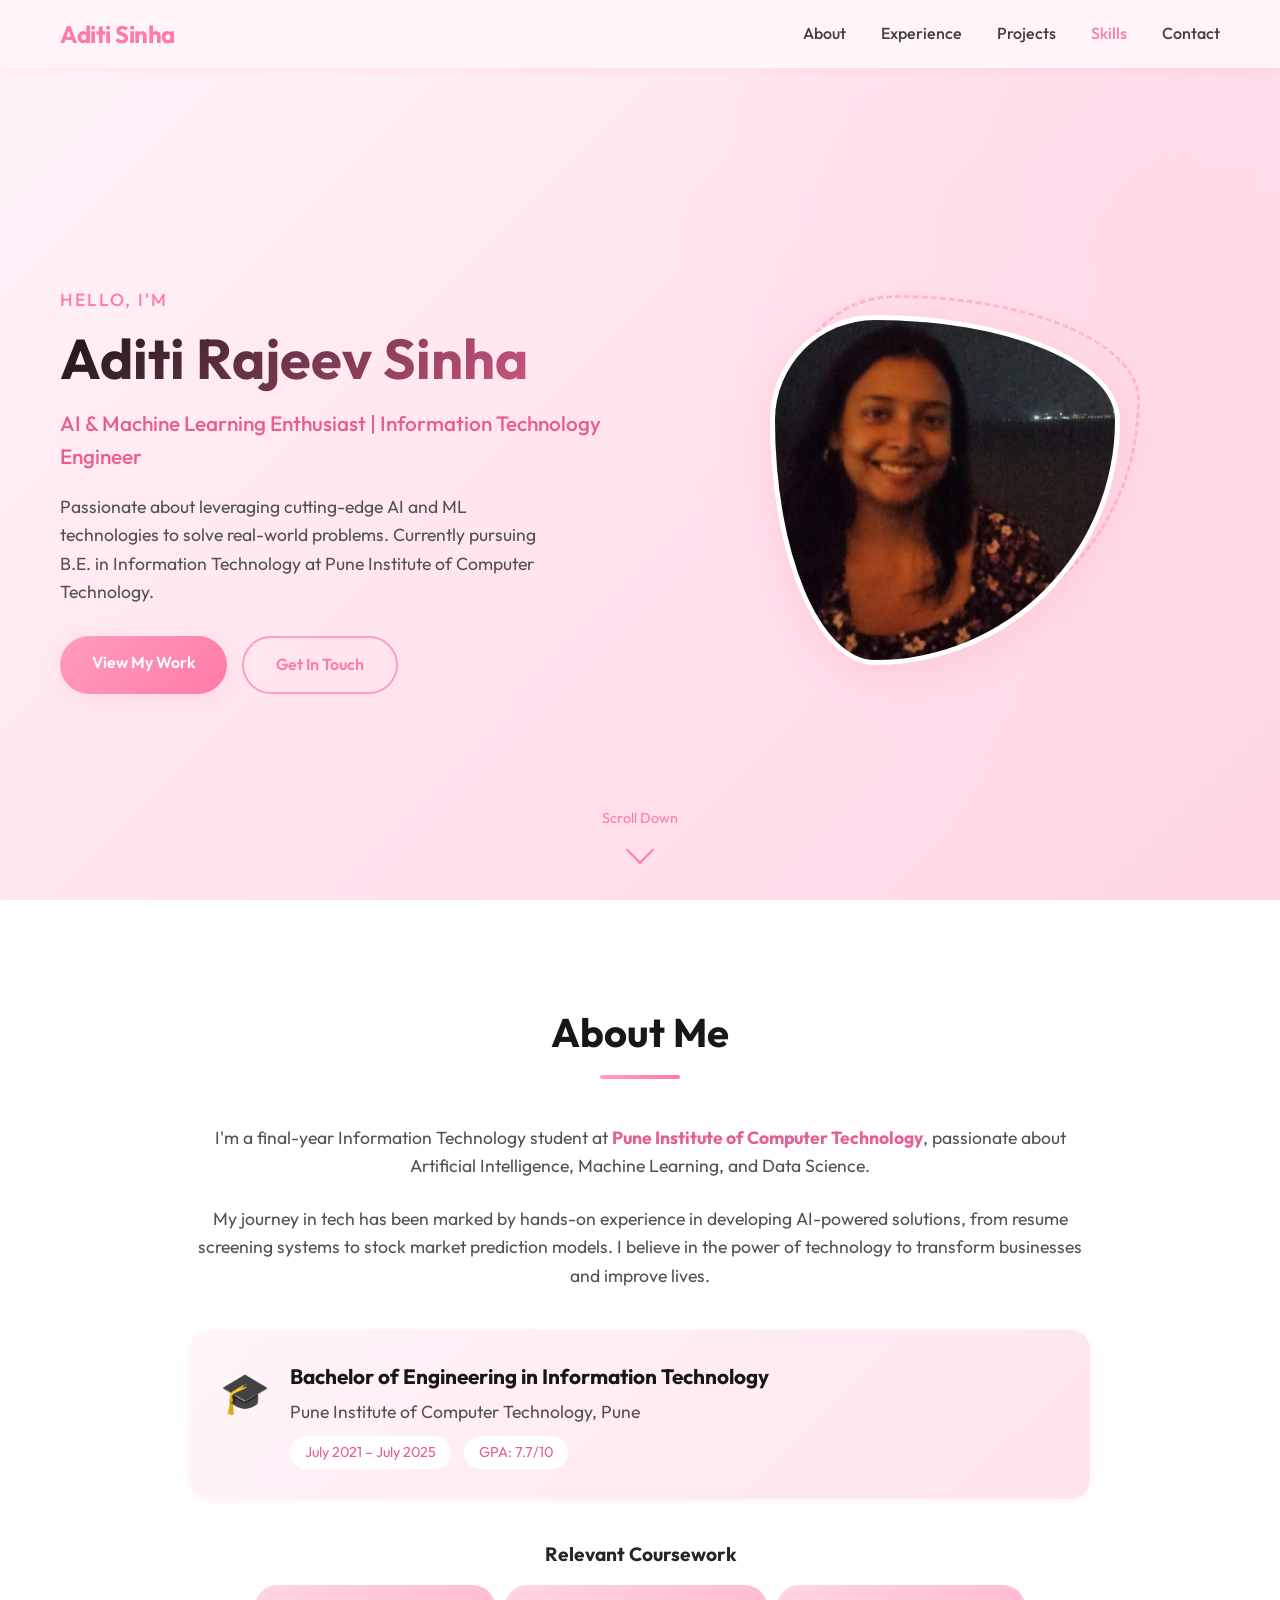
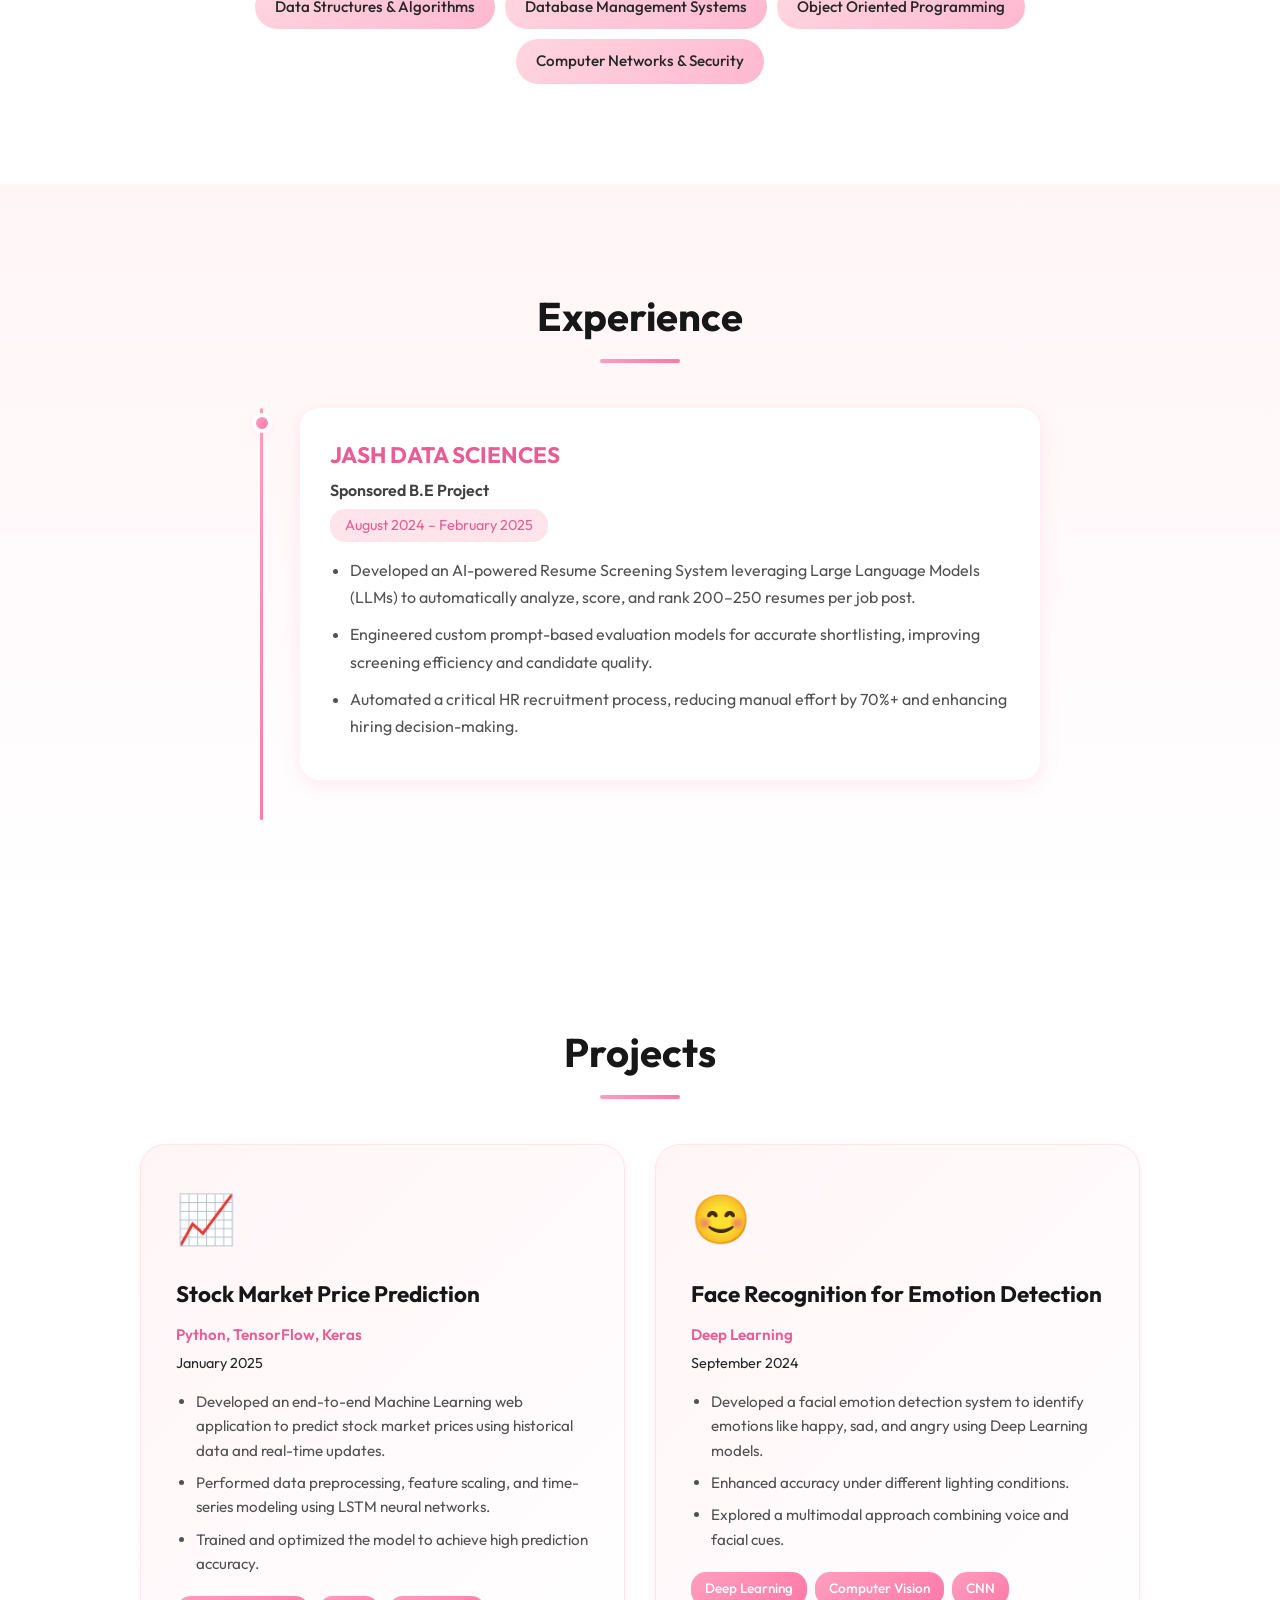
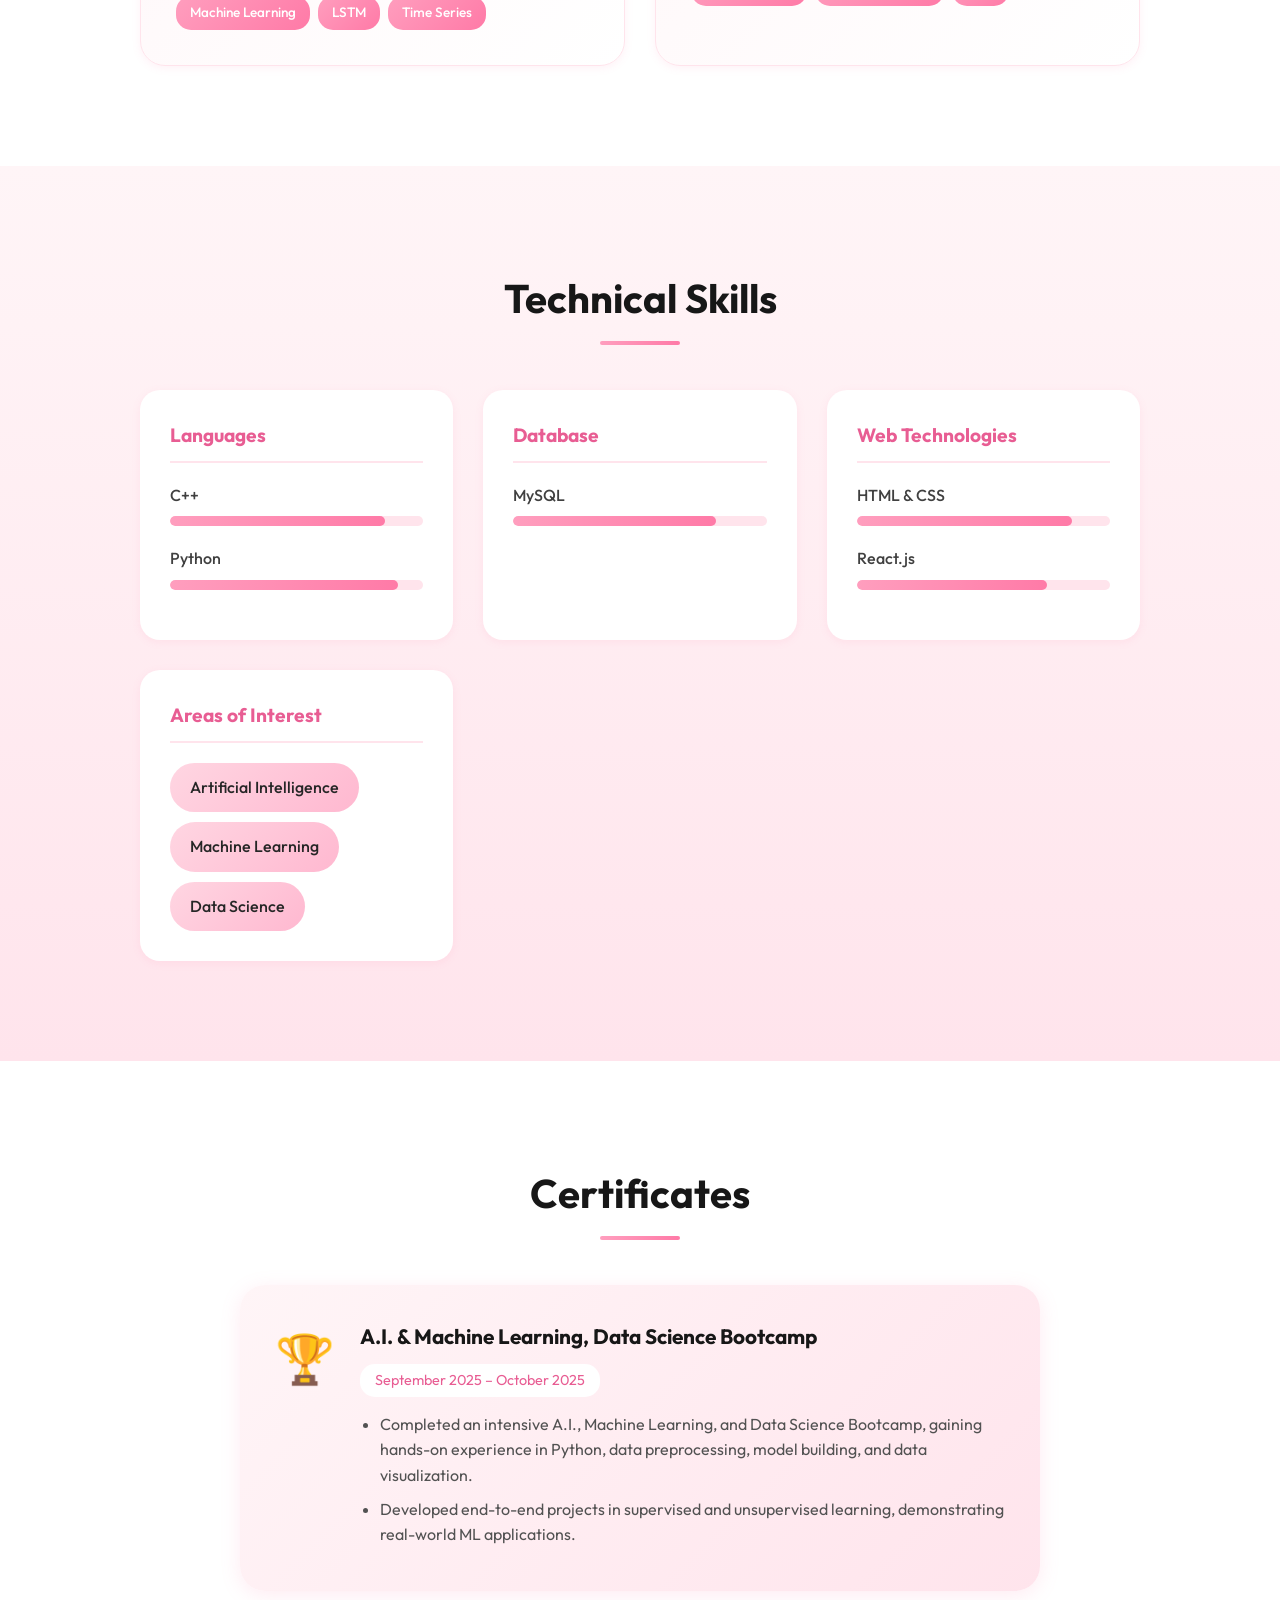
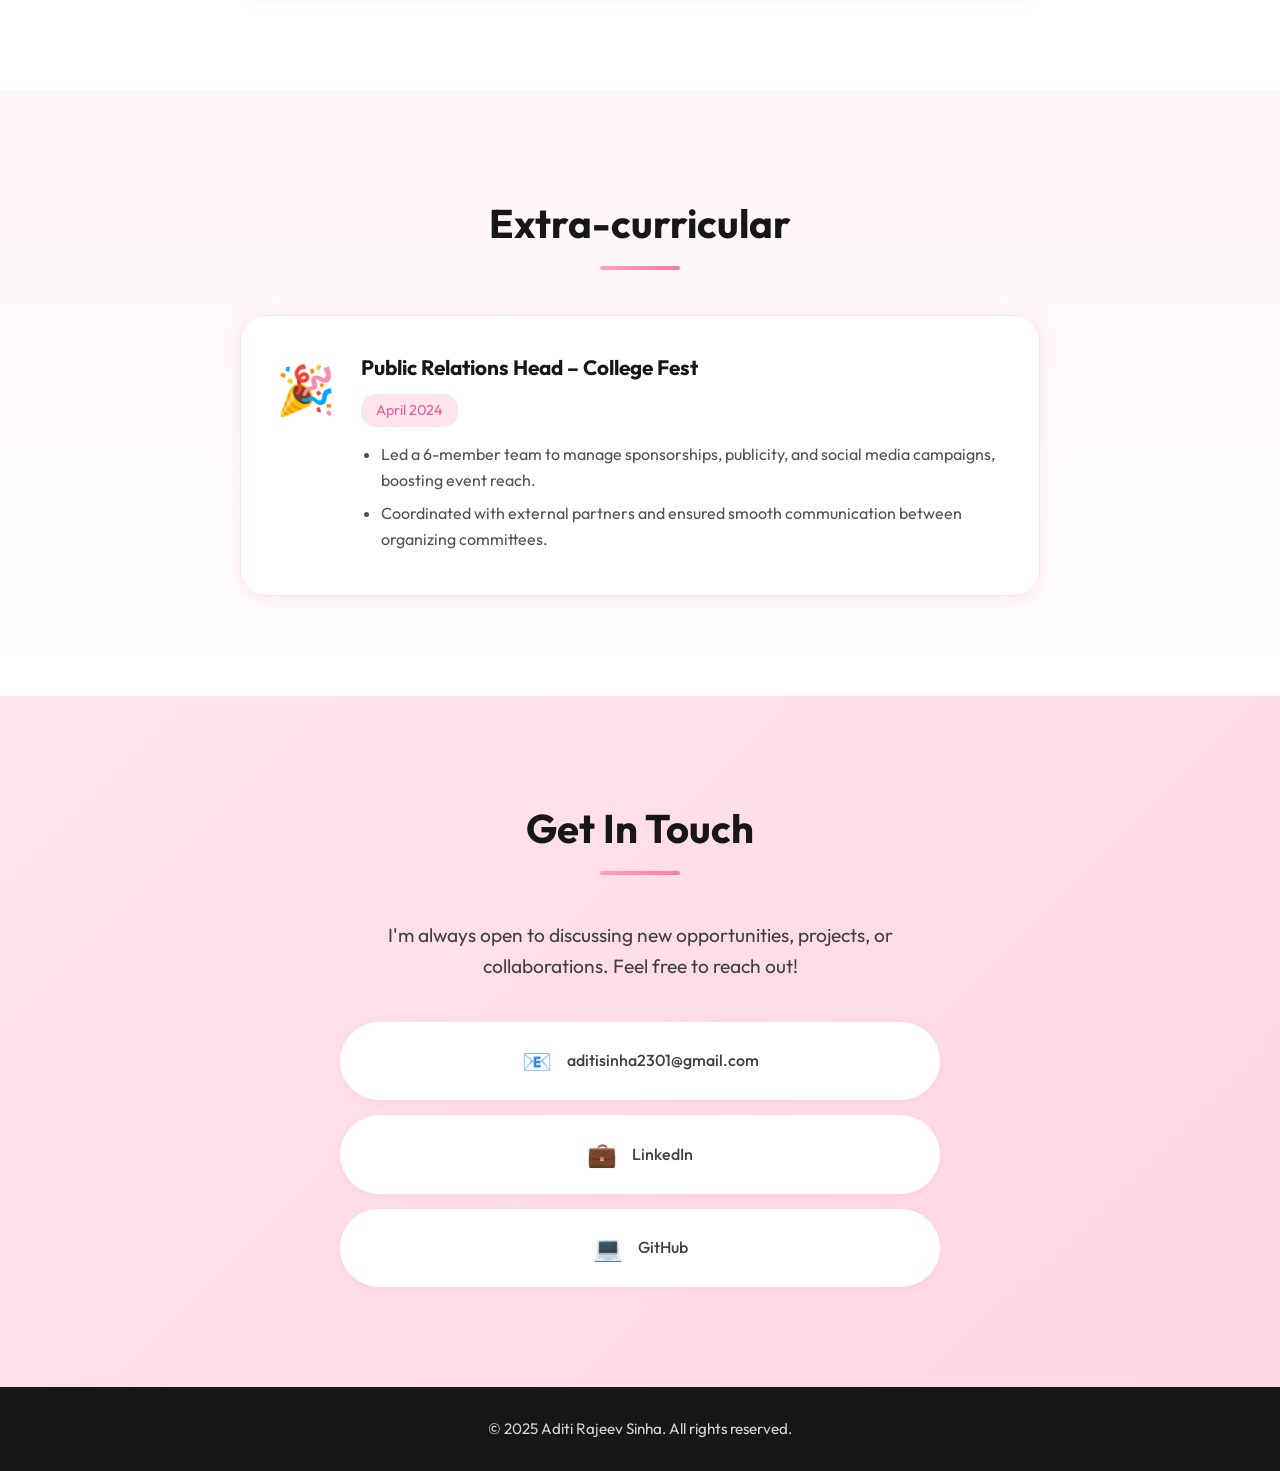
==== index.html @ e8e4ba18 "Initial commit: Personal portfolio website with pastel pink theme" ====
<!DOCTYPE html>
<html lang="en">

<head>
    <meta charset="UTF-8">
    <meta name="viewport" content="width=device-width, initial-scale=1.0">
    <title>Aditi Rajeev Sinha | Portfolio</title>
    <meta name="description"
        content="Personal portfolio of Aditi Rajeev Sinha - AI/ML enthusiast and Information Technology Engineer">
    <link rel="preconnect" href="https://fonts.googleapis.com">
    <link rel="preconnect" href="https://fonts.gstatic.com" crossorigin>
    <link href="https://fonts.googleapis.com/css2?family=Outfit:wght@300;400;500;600;700&display=swap" rel="stylesheet">
    <link rel="stylesheet" href="styles.css">
</head>

<body>
    <!-- Navigation -->
    <nav class="navbar">
        <div class="nav-container">
            <a href="#" class="nav-logo">Aditi Sinha</a>
            <ul class="nav-menu">
                <li><a href="#about">About</a></li>
                <li><a href="#experience">Experience</a></li>
                <li><a href="#projects">Projects</a></li>
                <li><a href="#skills">Skills</a></li>
                <li><a href="#contact">Contact</a></li>
            </ul>
            <div class="hamburger">
                <span></span>
                <span></span>
                <span></span>
            </div>
        </div>
    </nav>

    <!-- Hero Section -->
    <section class="hero" id="home">
        <div class="hero-container">
            <div class="hero-content">
                <span class="greeting">Hello, I'm</span>
                <h1 class="hero-title">Aditi Rajeev Sinha</h1>
                <p class="hero-subtitle">AI & Machine Learning Enthusiast | Information Technology Engineer</p>
                <p class="hero-description">
                    Passionate about leveraging cutting-edge AI and ML technologies to solve real-world problems.
                    Currently pursuing B.E. in Information Technology at Pune Institute of Computer Technology.
                </p>
                <div class="hero-buttons">
                    <a href="#projects" class="btn btn-primary">View My Work</a>
                    <a href="#contact" class="btn btn-secondary">Get In Touch</a>
                </div>
            </div>
            <div class="hero-image">
                <div class="image-wrapper">
                    <img src="profile.jpg" alt="Aditi Rajeev Sinha">
                    <div class="image-decoration"></div>
                </div>
            </div>
        </div>
        <div class="scroll-indicator">
            <span>Scroll Down</span>
            <div class="scroll-arrow"></div>
        </div>
    </section>

    <!-- About Section -->
    <section class="about" id="about">
        <div class="container">
            <h2 class="section-title">About Me</h2>
            <div class="about-content">
                <div class="about-text">
                    <p>
                        I'm a final-year Information Technology student at <strong>Pune Institute of Computer
                            Technology</strong>,
                        passionate about Artificial Intelligence, Machine Learning, and Data Science.
                    </p>
                    <p>
                        My journey in tech has been marked by hands-on experience in developing AI-powered solutions,
                        from resume screening systems to stock market prediction models. I believe in the power of
                        technology to transform businesses and improve lives.
                    </p>
                    <div class="education-card">
                        <div class="edu-icon">🎓</div>
                        <div class="edu-details">
                            <h4>Bachelor of Engineering in Information Technology</h4>
                            <p>Pune Institute of Computer Technology, Pune</p>
                            <span class="edu-date">July 2021 – July 2025</span>
                            <span class="edu-gpa">GPA: 7.7/10</span>
                        </div>
                    </div>
                    <div class="coursework">
                        <h4>Relevant Coursework</h4>
                        <div class="coursework-tags">
                            <span>Data Structures & Algorithms</span>
                            <span>Database Management Systems</span>
                            <span>Object Oriented Programming</span>
                            <span>Computer Networks & Security</span>
                        </div>
                    </div>
                </div>
            </div>
        </div>
    </section>

    <!-- Experience Section -->
    <section class="experience" id="experience">
        <div class="container">
            <h2 class="section-title">Experience</h2>
            <div class="timeline">
                <div class="timeline-item">
                    <div class="timeline-marker"></div>
                    <div class="timeline-content">
                        <div class="timeline-header">
                            <h3>JASH DATA SCIENCES</h3>
                            <span class="timeline-role">Sponsored B.E Project</span>
                            <span class="timeline-date">August 2024 – February 2025</span>
                        </div>
                        <ul class="timeline-details">
                            <li>Developed an AI-powered Resume Screening System leveraging Large Language Models (LLMs)
                                to automatically analyze, score, and rank 200–250 resumes per job post.</li>
                            <li>Engineered custom prompt-based evaluation models for accurate shortlisting, improving
                                screening efficiency and candidate quality.</li>
                            <li>Automated a critical HR recruitment process, reducing manual effort by 70%+ and
                                enhancing hiring decision-making.</li>
                        </ul>
                    </div>
                </div>
            </div>
        </div>
    </section>

    <!-- Projects Section -->
    <section class="projects" id="projects">
        <div class="container">
            <h2 class="section-title">Projects</h2>
            <div class="projects-grid">
                <div class="project-card">
                    <div class="project-icon">📈</div>
                    <h3>Stock Market Price Prediction</h3>
                    <p class="project-tech">Python, TensorFlow, Keras</p>
                    <p class="project-date">January 2025</p>
                    <ul class="project-details">
                        <li>Developed an end-to-end Machine Learning web application to predict stock market prices
                            using historical data and real-time updates.</li>
                        <li>Performed data preprocessing, feature scaling, and time-series modeling using LSTM neural
                            networks.</li>
                        <li>Trained and optimized the model to achieve high prediction accuracy.</li>
                    </ul>
                    <div class="project-tags">
                        <span>Machine Learning</span>
                        <span>LSTM</span>
                        <span>Time Series</span>
                    </div>
                </div>
                <div class="project-card">
                    <div class="project-icon">😊</div>
                    <h3>Face Recognition for Emotion Detection</h3>
                    <p class="project-tech">Deep Learning</p>
                    <p class="project-date">September 2024</p>
                    <ul class="project-details">
                        <li>Developed a facial emotion detection system to identify emotions like happy, sad, and angry
                            using Deep Learning models.</li>
                        <li>Enhanced accuracy under different lighting conditions.</li>
                        <li>Explored a multimodal approach combining voice and facial cues.</li>
                    </ul>
                    <div class="project-tags">
                        <span>Deep Learning</span>
                        <span>Computer Vision</span>
                        <span>CNN</span>
                    </div>
                </div>
            </div>
        </div>
    </section>

    <!-- Skills Section -->
    <section class="skills" id="skills">
        <div class="container">
            <h2 class="section-title">Technical Skills</h2>
            <div class="skills-grid">
                <div class="skill-category">
                    <h3>Languages</h3>
                    <div class="skill-items">
                        <div class="skill-item">
                            <span class="skill-name">C++</span>
                            <div class="skill-bar">
                                <div class="skill-progress" style="width: 85%"></div>
                            </div>
                        </div>
                        <div class="skill-item">
                            <span class="skill-name">Python</span>
                            <div class="skill-bar">
                                <div class="skill-progress" style="width: 90%"></div>
                            </div>
                        </div>
                    </div>
                </div>
                <div class="skill-category">
                    <h3>Database</h3>
                    <div class="skill-items">
                        <div class="skill-item">
                            <span class="skill-name">MySQL</span>
                            <div class="skill-bar">
                                <div class="skill-progress" style="width: 80%"></div>
                            </div>
                        </div>
                    </div>
                </div>
                <div class="skill-category">
                    <h3>Web Technologies</h3>
                    <div class="skill-items">
                        <div class="skill-item">
                            <span class="skill-name">HTML & CSS</span>
                            <div class="skill-bar">
                                <div class="skill-progress" style="width: 85%"></div>
                            </div>
                        </div>
                        <div class="skill-item">
                            <span class="skill-name">React.js</span>
                            <div class="skill-bar">
                                <div class="skill-progress" style="width: 75%"></div>
                            </div>
                        </div>
                    </div>
                </div>
                <div class="skill-category">
                    <h3>Areas of Interest</h3>
                    <div class="interest-tags">
                        <span>Artificial Intelligence</span>
                        <span>Machine Learning</span>
                        <span>Data Science</span>
                    </div>
                </div>
            </div>
        </div>
    </section>

    <!-- Certificates Section -->
    <section class="certificates" id="certificates">
        <div class="container">
            <h2 class="section-title">Certificates</h2>
            <div class="certificate-card">
                <div class="cert-icon">🏆</div>
                <div class="cert-content">
                    <h3>A.I. & Machine Learning, Data Science Bootcamp</h3>
                    <p class="cert-date">September 2025 – October 2025</p>
                    <ul>
                        <li>Completed an intensive A.I., Machine Learning, and Data Science Bootcamp, gaining hands-on
                            experience in Python, data preprocessing, model building, and data visualization.</li>
                        <li>Developed end-to-end projects in supervised and unsupervised learning, demonstrating
                            real-world ML applications.</li>
                    </ul>
                </div>
            </div>
        </div>
    </section>

    <!-- Extracurricular Section -->
    <section class="extracurricular" id="extracurricular">
        <div class="container">
            <h2 class="section-title">Extra-curricular</h2>
            <div class="activity-card">
                <div class="activity-icon">🎉</div>
                <div class="activity-content">
                    <h3>Public Relations Head – College Fest</h3>
                    <p class="activity-date">April 2024</p>
                    <ul>
                        <li>Led a 6-member team to manage sponsorships, publicity, and social media campaigns, boosting
                            event reach.</li>
                        <li>Coordinated with external partners and ensured smooth communication between organizing
                            committees.</li>
                    </ul>
                </div>
            </div>
        </div>
    </section>

    <!-- Contact Section -->
    <section class="contact" id="contact">
        <div class="container">
            <h2 class="section-title">Get In Touch</h2>
            <div class="contact-content">
                <p class="contact-text">
                    I'm always open to discussing new opportunities, projects, or collaborations.
                    Feel free to reach out!
                </p>
                <div class="contact-links">
                    <a href="mailto:aditisinha2301@gmail.com" class="contact-item">
                        <span class="contact-icon">📧</span>
                        <span>aditisinha2301@gmail.com</span>
                    </a>
                    <a href="https://www.linkedin.com/in/aditi-sinha-aa780522a/" target="_blank" class="contact-item">
                        <span class="contact-icon">💼</span>
                        <span>LinkedIn</span>
                    </a>
                    <a href="https://github.com/Aditisinha2?tab=repositories" target="_blank" class="contact-item">
                        <span class="contact-icon">💻</span>
                        <span>GitHub</span>
                    </a>
                </div>
            </div>
        </div>
    </section>

    <!-- Footer -->
    <footer class="footer">
        <div class="container">
            <p>&copy; 2025 Aditi Rajeev Sinha. All rights reserved.</p>
        </div>
    </footer>

    <script src="script.js"></script>
</body>

</html>
---- styles.css ----
/* ===== CSS Variables ===== */
:root {
    /* Pastel Pink Color Palette */
    --pink-lightest: #fff5f7;
    --pink-light: #ffe4ec;
    --pink-soft: #ffd6e2;
    --pink-medium: #ffb8d0;
    --pink-primary: #ff9ebe;
    --pink-accent: #ff7aa7;
    --pink-dark: #e85d93;
    
    /* Neutral Colors */
    --white: #ffffff;
    --gray-50: #fafafa;
    --gray-100: #f5f5f5;
    --gray-200: #e5e5e5;
    --gray-300: #d4d4d4;
    --gray-600: #525252;
    --gray-700: #404040;
    --gray-800: #262626;
    --gray-900: #171717;
    
    /* Typography */
    --font-family: 'Outfit', sans-serif;
    
    /* Spacing */
    --section-padding: 100px 0;
    --container-padding: 0 20px;
    
    /* Shadows */
    --shadow-sm: 0 2px 8px rgba(255, 122, 167, 0.1);
    --shadow-md: 0 4px 20px rgba(255, 122, 167, 0.15);
    --shadow-lg: 0 8px 40px rgba(255, 122, 167, 0.2);
    
    /* Transitions */
    --transition: all 0.3s ease;
}

/* ===== Reset & Base ===== */
* {
    margin: 0;
    padding: 0;
    box-sizing: border-box;
}

html {
    scroll-behavior: smooth;
}

body {
    font-family: var(--font-family);
    background-color: var(--pink-lightest);
    color: var(--gray-800);
    line-height: 1.6;
    overflow-x: hidden;
}

a {
    text-decoration: none;
    color: inherit;
}

ul {
    list-style: none;
}

img {
    max-width: 100%;
    height: auto;
}

.container {
    max-width: 1200px;
    margin: 0 auto;
    padding: var(--container-padding);
}

/* ===== Navigation ===== */
.navbar {
    position: fixed;
    top: 0;
    left: 0;
    right: 0;
    z-index: 1000;
    background: rgba(255, 245, 247, 0.95);
    backdrop-filter: blur(10px);
    box-shadow: var(--shadow-sm);
    transition: var(--transition);
}

.nav-container {
    max-width: 1200px;
    margin: 0 auto;
    padding: 15px 20px;
    display: flex;
    justify-content: space-between;
    align-items: center;
}

.nav-logo {
    font-size: 1.5rem;
    font-weight: 700;
    color: var(--pink-accent);
    letter-spacing: -0.5px;
}

.nav-menu {
    display: flex;
    gap: 35px;
}

.nav-menu a {
    font-weight: 500;
    color: var(--gray-700);
    position: relative;
    padding: 5px 0;
    transition: var(--transition);
}

.nav-menu a::after {
    content: '';
    position: absolute;
    bottom: 0;
    left: 0;
    width: 0;
    height: 2px;
    background: linear-gradient(90deg, var(--pink-primary), var(--pink-accent));
    transition: var(--transition);
}

.nav-menu a:hover {
    color: var(--pink-accent);
}

.nav-menu a:hover::after {
    width: 100%;
}

.hamburger {
    display: none;
    flex-direction: column;
    gap: 5px;
    cursor: pointer;
}

.hamburger span {
    width: 25px;
    height: 3px;
    background: var(--pink-accent);
    border-radius: 2px;
    transition: var(--transition);
}

/* ===== Hero Section ===== */
.hero {
    min-height: 100vh;
    display: flex;
    flex-direction: column;
    justify-content: center;
    align-items: center;
    padding-top: 80px;
    background: linear-gradient(135deg, var(--pink-lightest) 0%, var(--pink-light) 50%, var(--pink-soft) 100%);
    position: relative;
    overflow: hidden;
}

.hero::before {
    content: '';
    position: absolute;
    top: -50%;
    right: -30%;
    width: 80%;
    height: 150%;
    background: radial-gradient(ellipse, var(--pink-soft) 0%, transparent 70%);
    opacity: 0.6;
}

.hero-container {
    max-width: 1200px;
    margin: 0 auto;
    padding: 0 20px;
    display: grid;
    grid-template-columns: 1fr 1fr;
    gap: 60px;
    align-items: center;
    position: relative;
    z-index: 1;
}

.hero-content {
    animation: fadeInUp 1s ease;
}

.greeting {
    display: inline-block;
    font-size: 1.1rem;
    font-weight: 500;
    color: var(--pink-accent);
    margin-bottom: 10px;
    letter-spacing: 2px;
    text-transform: uppercase;
}

.hero-title {
    font-size: 3.5rem;
    font-weight: 700;
    color: var(--gray-900);
    line-height: 1.2;
    margin-bottom: 15px;
    background: linear-gradient(135deg, var(--gray-900) 0%, var(--pink-dark) 100%);
    -webkit-background-clip: text;
    -webkit-text-fill-color: transparent;
    background-clip: text;
}

.hero-subtitle {
    font-size: 1.3rem;
    color: var(--pink-dark);
    font-weight: 500;
    margin-bottom: 20px;
}

.hero-description {
    font-size: 1.1rem;
    color: var(--gray-600);
    margin-bottom: 30px;
    max-width: 500px;
}

.hero-buttons {
    display: flex;
    gap: 15px;
}

.btn {
    display: inline-block;
    padding: 14px 32px;
    border-radius: 50px;
    font-weight: 600;
    font-size: 1rem;
    transition: var(--transition);
    cursor: pointer;
    border: none;
}

.btn-primary {
    background: linear-gradient(135deg, var(--pink-primary) 0%, var(--pink-accent) 100%);
    color: var(--white);
    box-shadow: var(--shadow-md);
}

.btn-primary:hover {
    transform: translateY(-3px);
    box-shadow: var(--shadow-lg);
}

.btn-secondary {
    background: transparent;
    color: var(--pink-accent);
    border: 2px solid var(--pink-primary);
}

.btn-secondary:hover {
    background: var(--pink-light);
    transform: translateY(-3px);
}

.hero-image {
    display: flex;
    justify-content: center;
    animation: fadeInRight 1s ease 0.3s both;
}

.image-wrapper {
    position: relative;
    width: 350px;
    height: 350px;
}

.image-wrapper img {
    width: 100%;
    height: 100%;
    object-fit: cover;
    border-radius: 30% 70% 70% 30% / 30% 30% 70% 70%;
    box-shadow: var(--shadow-lg);
    border: 5px solid var(--white);
    animation: morphBorder 8s ease-in-out infinite;
}

.image-decoration {
    position: absolute;
    top: -20px;
    right: -20px;
    width: 100%;
    height: 100%;
    border: 3px dashed var(--pink-medium);
    border-radius: 30% 70% 70% 30% / 30% 30% 70% 70%;
    animation: morphBorder 8s ease-in-out infinite reverse;
    z-index: -1;
}

.scroll-indicator {
    position: absolute;
    bottom: 40px;
    left: 50%;
    transform: translateX(-50%);
    display: flex;
    flex-direction: column;
    align-items: center;
    gap: 10px;
    color: var(--pink-accent);
    font-size: 0.9rem;
    animation: bounce 2s infinite;
}

.scroll-arrow {
    width: 20px;
    height: 20px;
    border-right: 2px solid var(--pink-accent);
    border-bottom: 2px solid var(--pink-accent);
    transform: rotate(45deg);
}

/* ===== Section Styles ===== */
.section-title {
    font-size: 2.5rem;
    font-weight: 700;
    text-align: center;
    margin-bottom: 60px;
    color: var(--gray-900);
    position: relative;
}

.section-title::after {
    content: '';
    position: absolute;
    bottom: -15px;
    left: 50%;
    transform: translateX(-50%);
    width: 80px;
    height: 4px;
    background: linear-gradient(90deg, var(--pink-primary), var(--pink-accent));
    border-radius: 2px;
}

/* ===== About Section ===== */
.about {
    padding: var(--section-padding);
    background: var(--white);
}

.about-content {
    max-width: 900px;
    margin: 0 auto;
}

.about-text p {
    font-size: 1.1rem;
    color: var(--gray-600);
    margin-bottom: 25px;
    text-align: center;
}

.about-text strong {
    color: var(--pink-dark);
}

.education-card {
    display: flex;
    align-items: flex-start;
    gap: 20px;
    background: linear-gradient(135deg, var(--pink-lightest) 0%, var(--pink-light) 100%);
    padding: 30px;
    border-radius: 20px;
    margin: 40px 0;
    box-shadow: var(--shadow-sm);
}

.edu-icon {
    font-size: 2.5rem;
}

.edu-details h4 {
    font-size: 1.3rem;
    color: var(--gray-900);
    margin-bottom: 5px;
}

.edu-details p {
    color: var(--gray-600);
    margin-bottom: 10px;
    text-align: left;
}

.edu-date, .edu-gpa {
    display: inline-block;
    background: var(--white);
    padding: 5px 15px;
    border-radius: 20px;
    font-size: 0.9rem;
    color: var(--pink-dark);
    margin-right: 10px;
}

.coursework {
    margin-top: 30px;
}

.coursework h4 {
    font-size: 1.2rem;
    color: var(--gray-800);
    margin-bottom: 15px;
    text-align: center;
}

.coursework-tags {
    display: flex;
    flex-wrap: wrap;
    gap: 10px;
    justify-content: center;
}

.coursework-tags span {
    background: linear-gradient(135deg, var(--pink-soft) 0%, var(--pink-medium) 100%);
    padding: 10px 20px;
    border-radius: 25px;
    font-size: 0.95rem;
    color: var(--gray-800);
    font-weight: 500;
}

/* ===== Experience Section ===== */
.experience {
    padding: var(--section-padding);
    background: linear-gradient(180deg, var(--pink-lightest) 0%, var(--white) 100%);
}

.timeline {
    max-width: 800px;
    margin: 0 auto;
    position: relative;
}

.timeline::before {
    content: '';
    position: absolute;
    left: 20px;
    top: 0;
    bottom: 0;
    width: 3px;
    background: linear-gradient(180deg, var(--pink-primary), var(--pink-accent));
    border-radius: 2px;
}

.timeline-item {
    position: relative;
    padding-left: 60px;
    padding-bottom: 40px;
}

.timeline-marker {
    position: absolute;
    left: 12px;
    top: 5px;
    width: 20px;
    height: 20px;
    background: linear-gradient(135deg, var(--pink-primary), var(--pink-accent));
    border-radius: 50%;
    border: 4px solid var(--white);
    box-shadow: var(--shadow-sm);
}

.timeline-content {
    background: var(--white);
    padding: 30px;
    border-radius: 20px;
    box-shadow: var(--shadow-md);
    transition: var(--transition);
}

.timeline-content:hover {
    transform: translateY(-5px);
    box-shadow: var(--shadow-lg);
}

.timeline-header h3 {
    font-size: 1.4rem;
    color: var(--pink-dark);
    margin-bottom: 5px;
}

.timeline-role {
    display: block;
    font-weight: 600;
    color: var(--gray-700);
    margin-bottom: 5px;
}

.timeline-date {
    display: inline-block;
    background: var(--pink-light);
    padding: 5px 15px;
    border-radius: 15px;
    font-size: 0.9rem;
    color: var(--pink-dark);
    margin-bottom: 15px;
}

.timeline-details {
    list-style: disc;
    padding-left: 20px;
}

.timeline-details li {
    color: var(--gray-600);
    margin-bottom: 10px;
    line-height: 1.7;
}

/* ===== Projects Section ===== */
.projects {
    padding: var(--section-padding);
    background: var(--white);
}

.projects-grid {
    display: grid;
    grid-template-columns: repeat(auto-fit, minmax(350px, 1fr));
    gap: 30px;
    max-width: 1000px;
    margin: 0 auto;
}

.project-card {
    background: linear-gradient(135deg, var(--pink-lightest) 0%, var(--white) 100%);
    padding: 35px;
    border-radius: 25px;
    box-shadow: var(--shadow-sm);
    border: 1px solid var(--pink-light);
    transition: var(--transition);
}

.project-card:hover {
    transform: translateY(-10px);
    box-shadow: var(--shadow-lg);
    border-color: var(--pink-primary);
}

.project-icon {
    font-size: 3rem;
    margin-bottom: 20px;
}

.project-card h3 {
    font-size: 1.4rem;
    color: var(--gray-900);
    margin-bottom: 10px;
}

.project-tech {
    color: var(--pink-dark);
    font-weight: 600;
    font-size: 0.95rem;
    margin-bottom: 5px;
}

.project-date {
    color: var(--gray-500);
    font-size: 0.9rem;
    margin-bottom: 15px;
}

.project-details {
    list-style: disc;
    padding-left: 20px;
    margin-bottom: 20px;
}

.project-details li {
    color: var(--gray-600);
    margin-bottom: 8px;
    font-size: 0.95rem;
}

.project-tags {
    display: flex;
    flex-wrap: wrap;
    gap: 8px;
}

.project-tags span {
    background: linear-gradient(135deg, var(--pink-primary) 0%, var(--pink-accent) 100%);
    color: var(--white);
    padding: 6px 14px;
    border-radius: 15px;
    font-size: 0.85rem;
    font-weight: 500;
}

/* ===== Skills Section ===== */
.skills {
    padding: var(--section-padding);
    background: linear-gradient(180deg, var(--pink-lightest) 0%, var(--pink-light) 100%);
}

.skills-grid {
    display: grid;
    grid-template-columns: repeat(auto-fit, minmax(280px, 1fr));
    gap: 30px;
    max-width: 1000px;
    margin: 0 auto;
}

.skill-category {
    background: var(--white);
    padding: 30px;
    border-radius: 20px;
    box-shadow: var(--shadow-sm);
}

.skill-category h3 {
    font-size: 1.2rem;
    color: var(--pink-dark);
    margin-bottom: 20px;
    padding-bottom: 10px;
    border-bottom: 2px solid var(--pink-light);
}

.skill-item {
    margin-bottom: 20px;
}

.skill-name {
    display: block;
    font-weight: 500;
    color: var(--gray-700);
    margin-bottom: 8px;
}

.skill-bar {
    height: 10px;
    background: var(--pink-light);
    border-radius: 10px;
    overflow: hidden;
}

.skill-progress {
    height: 100%;
    background: linear-gradient(90deg, var(--pink-primary), var(--pink-accent));
    border-radius: 10px;
    transition: width 1.5s ease;
}

.interest-tags {
    display: flex;
    flex-wrap: wrap;
    gap: 10px;
}

.interest-tags span {
    background: linear-gradient(135deg, var(--pink-soft) 0%, var(--pink-medium) 100%);
    padding: 12px 20px;
    border-radius: 25px;
    font-weight: 500;
    color: var(--gray-800);
}

/* ===== Certificates Section ===== */
.certificates {
    padding: var(--section-padding);
    background: var(--white);
}

.certificate-card {
    display: flex;
    gap: 25px;
    max-width: 800px;
    margin: 0 auto;
    background: linear-gradient(135deg, var(--pink-lightest) 0%, var(--pink-light) 100%);
    padding: 35px;
    border-radius: 25px;
    box-shadow: var(--shadow-md);
}

.cert-icon {
    font-size: 3rem;
    flex-shrink: 0;
}

.cert-content h3 {
    font-size: 1.3rem;
    color: var(--gray-900);
    margin-bottom: 10px;
}

.cert-date {
    display: inline-block;
    background: var(--white);
    padding: 5px 15px;
    border-radius: 15px;
    font-size: 0.9rem;
    color: var(--pink-dark);
    margin-bottom: 15px;
}

.cert-content ul {
    list-style: disc;
    padding-left: 20px;
}

.cert-content li {
    color: var(--gray-600);
    margin-bottom: 8px;
}

/* ===== Extracurricular Section ===== */
.extracurricular {
    padding: var(--section-padding);
    background: linear-gradient(180deg, var(--pink-lightest) 0%, var(--white) 100%);
}

.activity-card {
    display: flex;
    gap: 25px;
    max-width: 800px;
    margin: 0 auto;
    background: var(--white);
    padding: 35px;
    border-radius: 25px;
    box-shadow: var(--shadow-md);
    border: 1px solid var(--pink-light);
}

.activity-icon {
    font-size: 3rem;
    flex-shrink: 0;
}

.activity-content h3 {
    font-size: 1.3rem;
    color: var(--gray-900);
    margin-bottom: 10px;
}

.activity-date {
    display: inline-block;
    background: var(--pink-light);
    padding: 5px 15px;
    border-radius: 15px;
    font-size: 0.9rem;
    color: var(--pink-dark);
    margin-bottom: 15px;
}

.activity-content ul {
    list-style: disc;
    padding-left: 20px;
}

.activity-content li {
    color: var(--gray-600);
    margin-bottom: 8px;
}

/* ===== Contact Section ===== */
.contact {
    padding: var(--section-padding);
    background: linear-gradient(135deg, var(--pink-light) 0%, var(--pink-soft) 100%);
}

.contact-content {
    max-width: 600px;
    margin: 0 auto;
    text-align: center;
}

.contact-text {
    font-size: 1.2rem;
    color: var(--gray-700);
    margin-bottom: 40px;
}

.contact-links {
    display: flex;
    flex-direction: column;
    gap: 15px;
}

.contact-item {
    display: flex;
    align-items: center;
    justify-content: center;
    gap: 15px;
    background: var(--white);
    padding: 20px 30px;
    border-radius: 50px;
    box-shadow: var(--shadow-sm);
    transition: var(--transition);
    font-weight: 500;
    color: var(--gray-700);
}

.contact-item:hover {
    transform: translateX(10px);
    box-shadow: var(--shadow-md);
    color: var(--pink-accent);
}

.contact-icon {
    font-size: 1.5rem;
}

/* ===== Footer ===== */
.footer {
    background: var(--gray-900);
    color: var(--gray-300);
    text-align: center;
    padding: 30px 20px;
}

.footer p {
    font-size: 0.95rem;
}

/* ===== Animations ===== */
@keyframes fadeInUp {
    from {
        opacity: 0;
        transform: translateY(30px);
    }
    to {
        opacity: 1;
        transform: translateY(0);
    }
}

@keyframes fadeInRight {
    from {
        opacity: 0;
        transform: translateX(30px);
    }
    to {
        opacity: 1;
        transform: translateX(0);
    }
}

@keyframes morphBorder {
    0%, 100% {
        border-radius: 30% 70% 70% 30% / 30% 30% 70% 70%;
    }
    25% {
        border-radius: 58% 42% 75% 25% / 76% 46% 54% 24%;
    }
    50% {
        border-radius: 50% 50% 33% 67% / 55% 27% 73% 45%;
    }
    75% {
        border-radius: 33% 67% 58% 42% / 63% 68% 32% 37%;
    }
}

@keyframes bounce {
    0%, 20%, 50%, 80%, 100% {
        transform: translateX(-50%) translateY(0);
    }
    40% {
        transform: translateX(-50%) translateY(-10px);
    }
    60% {
        transform: translateX(-50%) translateY(-5px);
    }
}

/* ===== Scroll Animations ===== */
.fade-in {
    opacity: 0;
    transform: translateY(30px);
    transition: opacity 0.6s ease, transform 0.6s ease;
}

.fade-in.visible {
    opacity: 1;
    transform: translateY(0);
}

/* ===== Responsive Design ===== */
@media (max-width: 992px) {
    .hero-container {
        grid-template-columns: 1fr;
        text-align: center;
        gap: 40px;
    }
    
    .hero-content {
        order: 2;
    }
    
    .hero-image {
        order: 1;
    }
    
    .hero-description {
        margin: 0 auto 30px;
    }
    
    .hero-buttons {
        justify-content: center;
    }
    
    .image-wrapper {
        width: 280px;
        height: 280px;
    }
    
    .hero-title {
        font-size: 2.8rem;
    }
}

@media (max-width: 768px) {
    .nav-menu {
        position: fixed;
        top: 70px;
        left: 0;
        right: 0;
        background: var(--pink-lightest);
        flex-direction: column;
        padding: 20px;
        gap: 15px;
        transform: translateY(-150%);
        opacity: 0;
        transition: var(--transition);
        box-shadow: var(--shadow-md);
    }
    
    .nav-menu.active {
        transform: translateY(0);
        opacity: 1;
    }
    
    .hamburger {
        display: flex;
    }
    
    .hamburger.active span:nth-child(1) {
        transform: rotate(45deg) translate(5px, 5px);
    }
    
    .hamburger.active span:nth-child(2) {
        opacity: 0;
    }
    
    .hamburger.active span:nth-child(3) {
        transform: rotate(-45deg) translate(7px, -6px);
    }
    
    .hero-title {
        font-size: 2.2rem;
    }
    
    .hero-subtitle {
        font-size: 1.1rem;
    }
    
    .section-title {
        font-size: 2rem;
    }
    
    .hero-buttons {
        flex-direction: column;
        align-items: center;
    }
    
    .education-card {
        flex-direction: column;
        text-align: center;
    }
    
    .edu-details p {
        text-align: center;
    }
    
    .certificate-card,
    .activity-card {
        flex-direction: column;
        text-align: center;
    }
    
    .cert-content ul,
    .activity-content ul {
        text-align: left;
    }
    
    .timeline::before {
        left: 10px;
    }
    
    .timeline-item {
        padding-left: 40px;
    }
    
    .timeline-marker {
        left: 2px;
        width: 18px;
        height: 18px;
    }
    
    .projects-grid {
        grid-template-columns: 1fr;
    }
}

@media (max-width: 480px) {
    .hero-title {
        font-size: 1.8rem;
    }
    
    .image-wrapper {
        width: 220px;
        height: 220px;
    }
    
    .btn {
        padding: 12px 25px;
        font-size: 0.95rem;
    }
    
    .project-card {
        padding: 25px;
    }
    
    .skill-category {
        padding: 20px;
    }
}
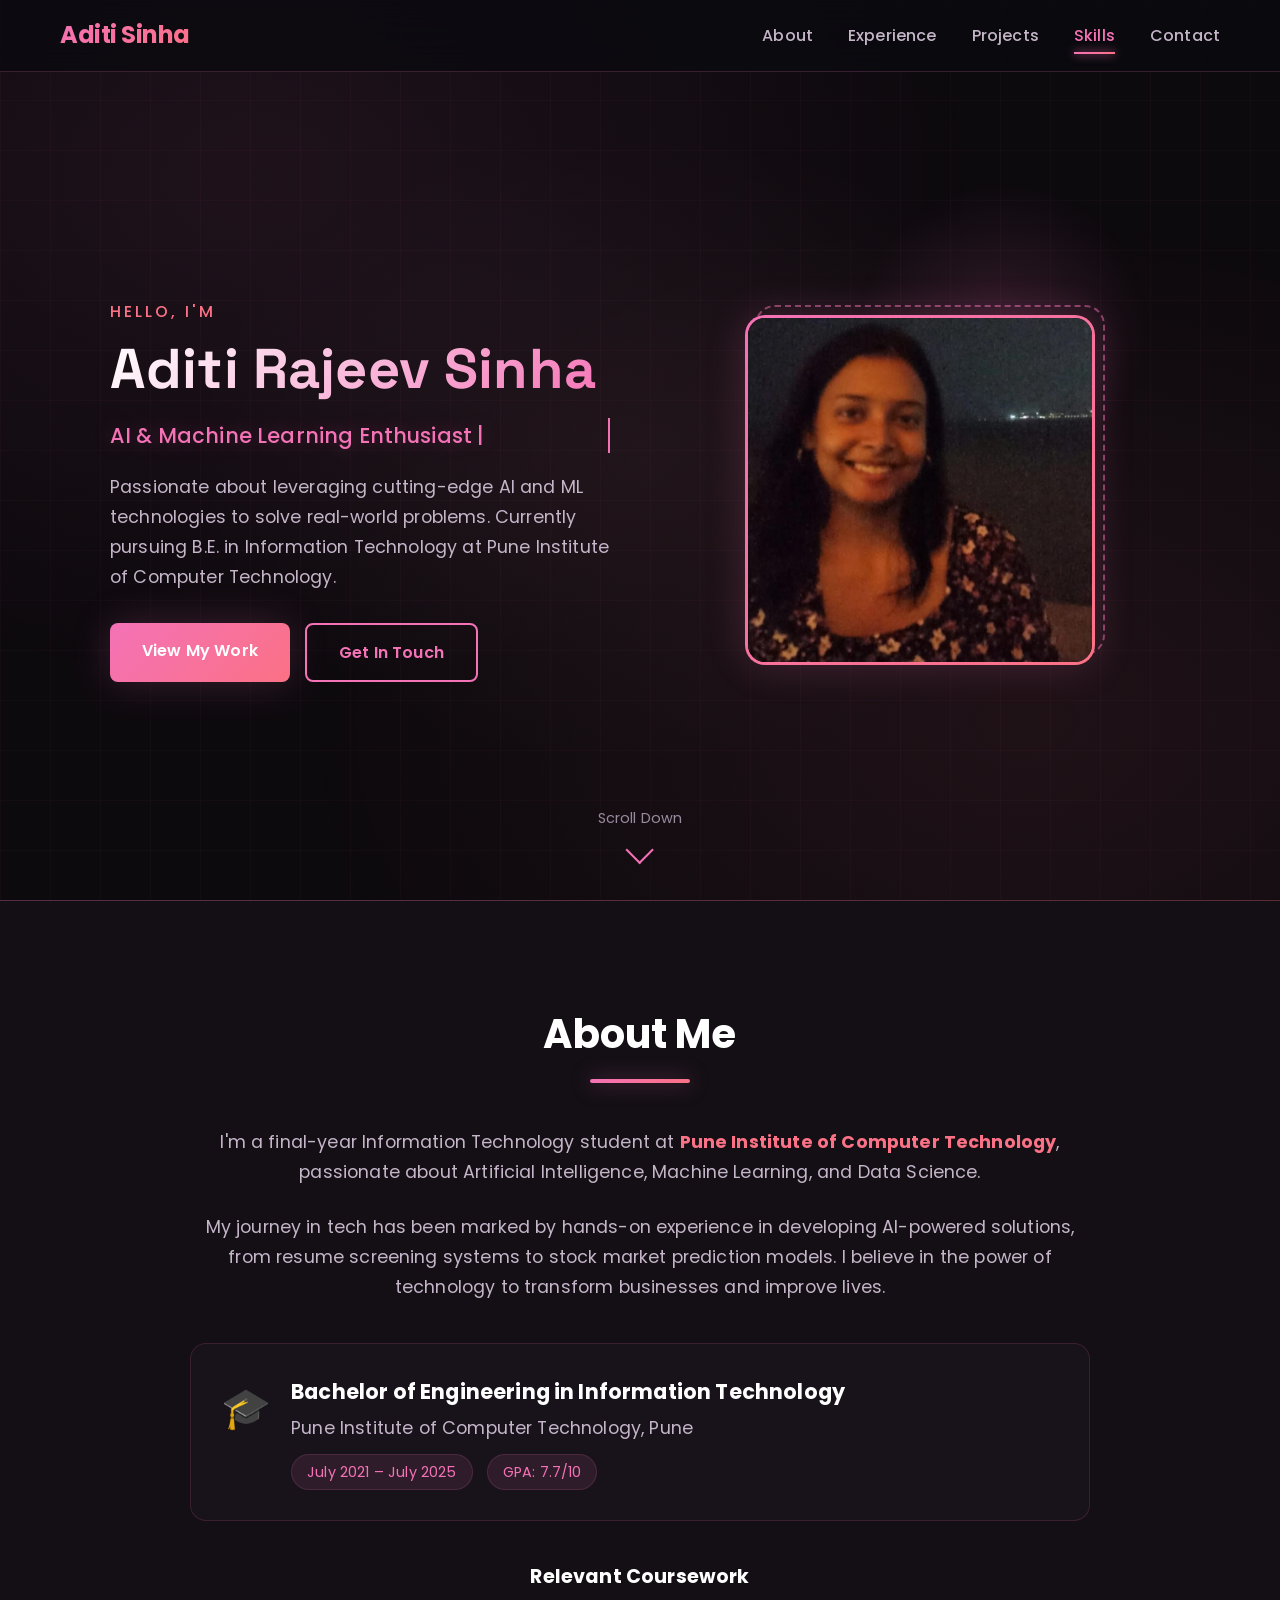
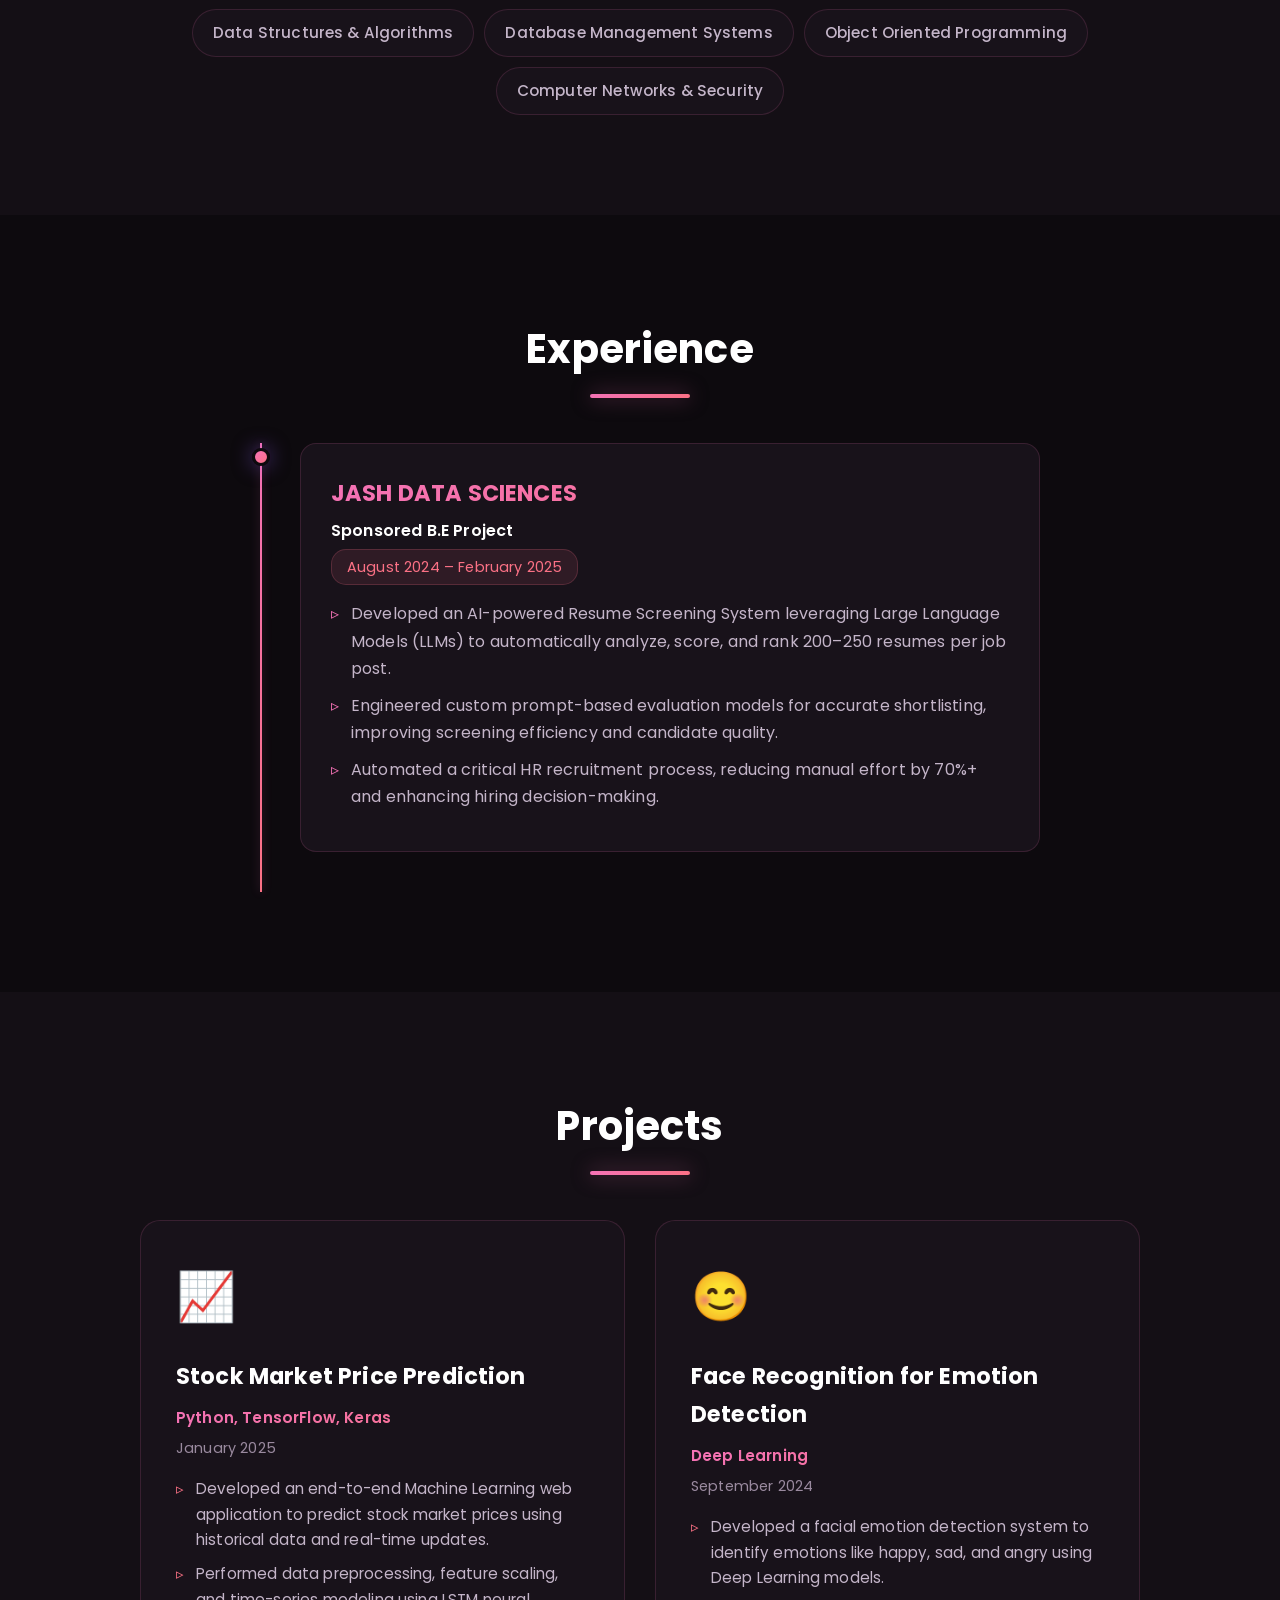
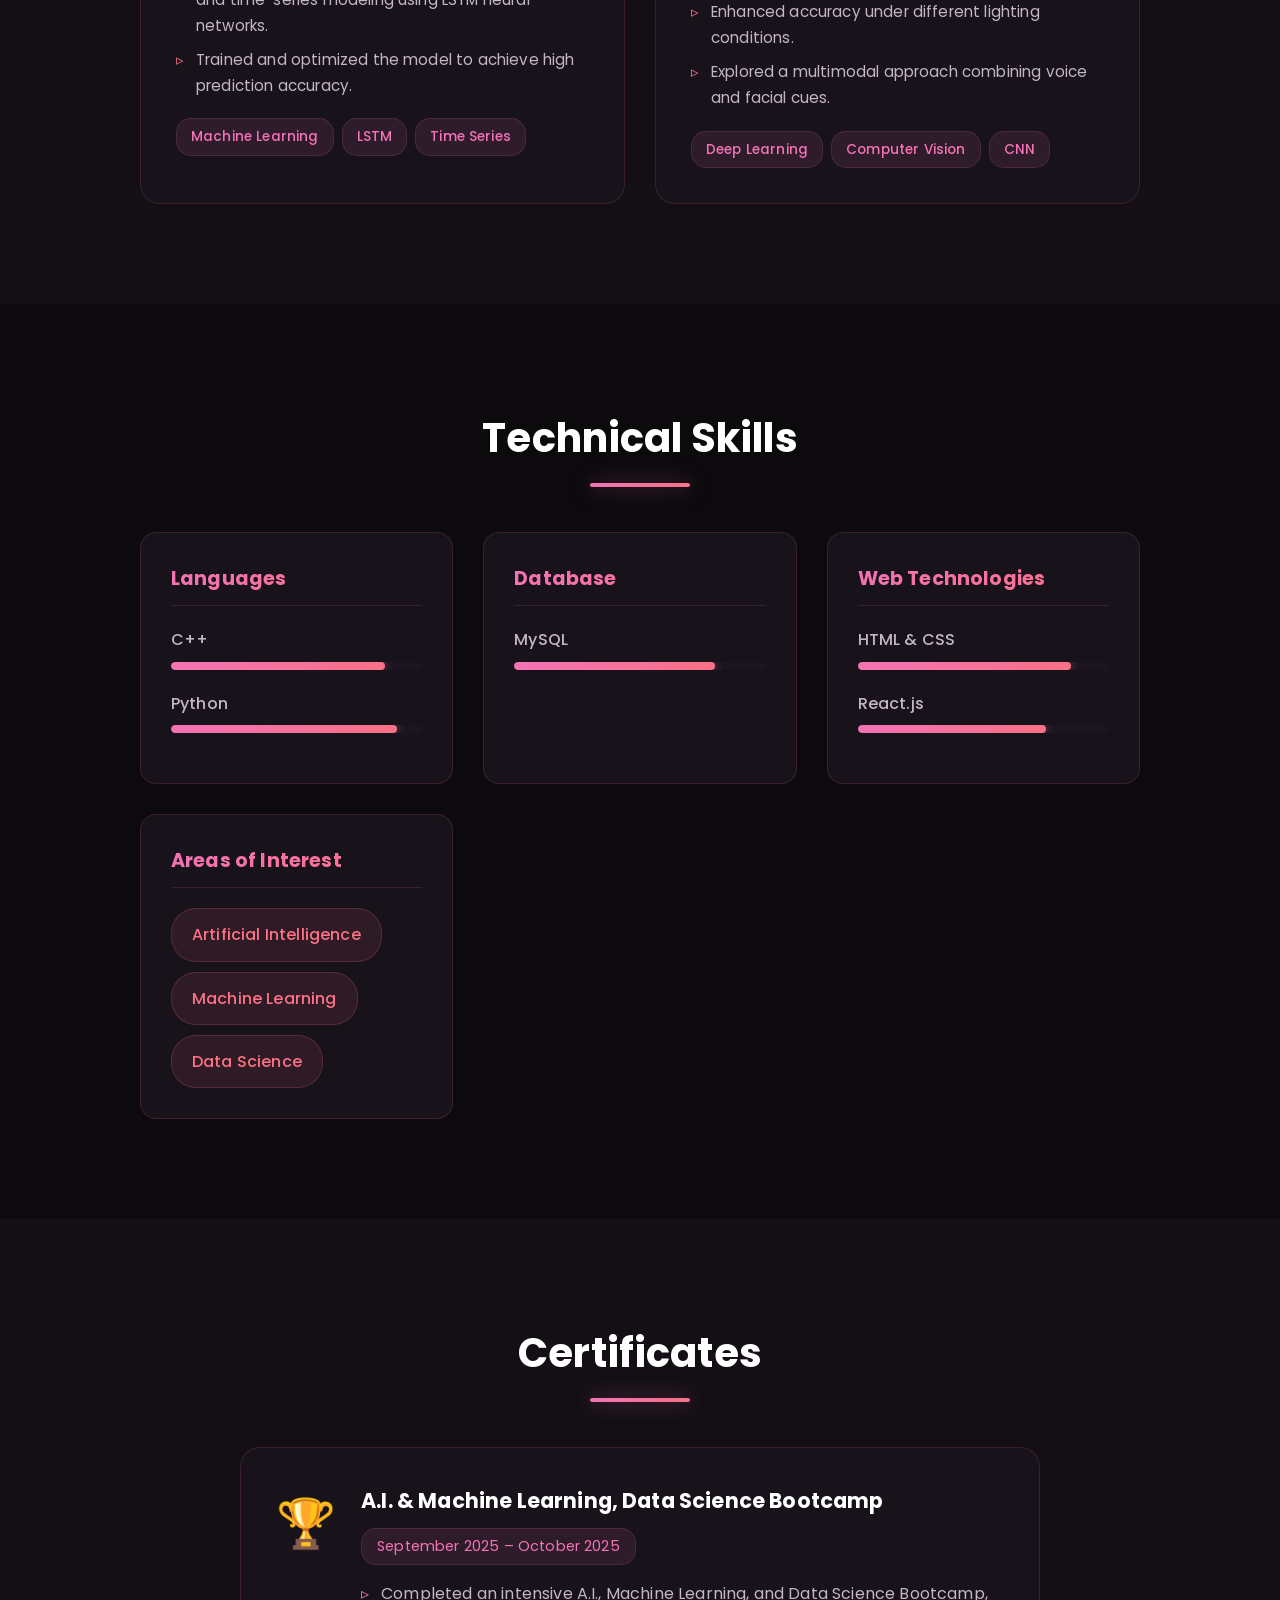
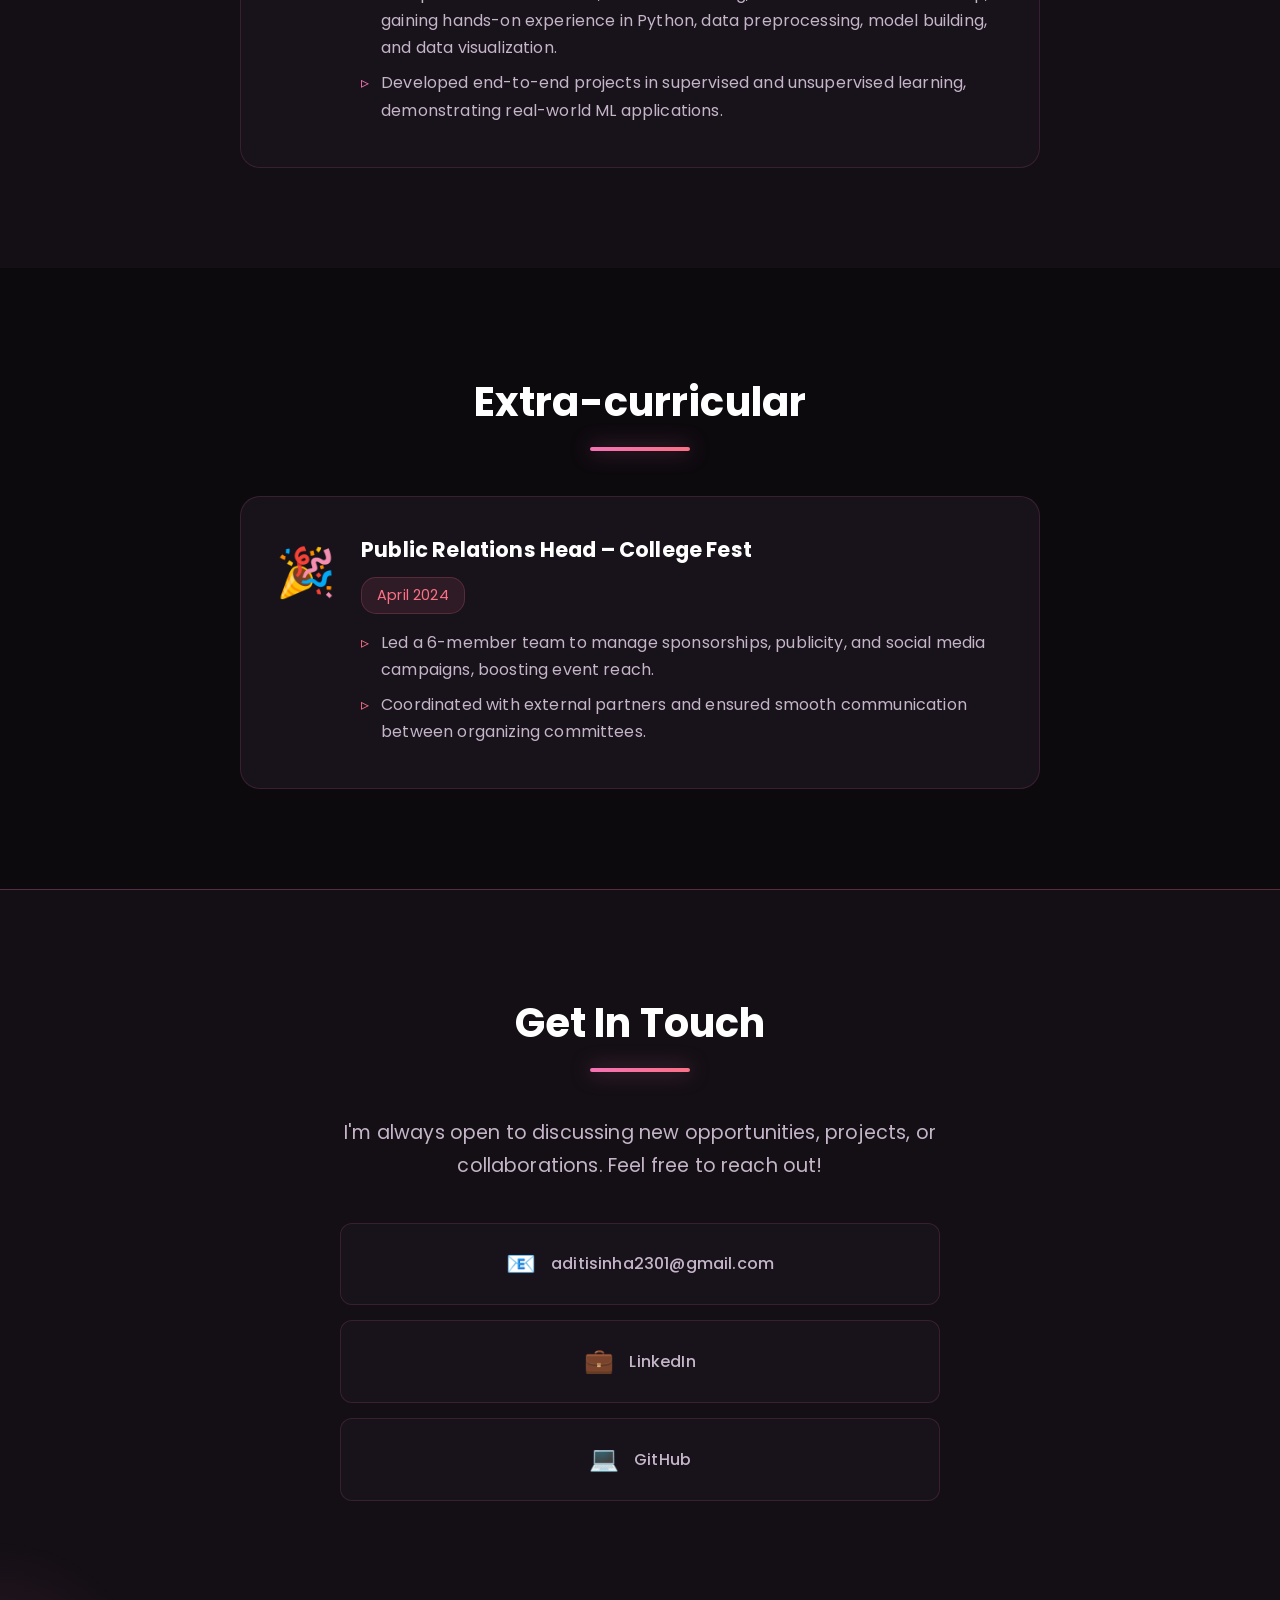
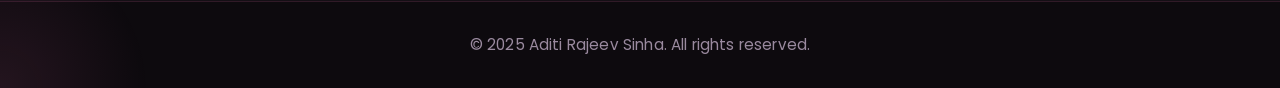
==== commit b000a409: "feat: Update to pink/rose theme with Poppins + Space Grotesk fonts" ====
--- a/index.html
+++ b/index.html
@@ -9,7 +9,9 @@
         content="Personal portfolio of Aditi Rajeev Sinha - AI/ML enthusiast and Information Technology Engineer">
     <link rel="preconnect" href="https://fonts.googleapis.com">
     <link rel="preconnect" href="https://fonts.gstatic.com" crossorigin>
-    <link href="https://fonts.googleapis.com/css2?family=Outfit:wght@300;400;500;600;700&display=swap" rel="stylesheet">
+    <link
+        href="https://fonts.googleapis.com/css2?family=Poppins:wght@300;400;500;600;700&family=Space+Grotesk:wght@400;500;600;700&display=swap"
+        rel="stylesheet">
     <link rel="stylesheet" href="styles.css">
 </head>
 
--- a/styles.css
+++ b/styles.css
@@ -1,39 +1,45 @@
-/* ===== CSS Variables ===== */
+/* ===== CSS Variables - Dark Pink Tech Theme ===== */
 :root {
-    /* Pastel Pink Color Palette */
-    --pink-lightest: #fff5f7;
-    --pink-light: #ffe4ec;
-    --pink-soft: #ffd6e2;
-    --pink-medium: #ffb8d0;
-    --pink-primary: #ff9ebe;
-    --pink-accent: #ff7aa7;
-    --pink-dark: #e85d93;
-    
-    /* Neutral Colors */
-    --white: #ffffff;
-    --gray-50: #fafafa;
-    --gray-100: #f5f5f5;
-    --gray-200: #e5e5e5;
-    --gray-300: #d4d4d4;
-    --gray-600: #525252;
-    --gray-700: #404040;
-    --gray-800: #262626;
-    --gray-900: #171717;
-    
+    /* Dark Theme with Pink Tones */
+    --bg-primary: #0d0a0e;
+    --bg-secondary: #140f15;
+    --bg-tertiary: #1c1520;
+    --bg-card: #18121a;
+
+    /* Accent Colors - Rose Pink & Coral */
+    --accent-primary: #f472b6;
+    --accent-secondary: #fb7185;
+    --accent-gradient: linear-gradient(135deg, #f472b6 0%, #fb7185 100%);
+    --accent-glow: 0 0 30px rgba(244, 114, 182, 0.3);
+
+    /* Neon Effects */
+    --neon-pink: #f472b6;
+    --neon-rose: #fb7185;
+    --neon-coral: #fda4af;
+
+    /* Text Colors */
+    --text-primary: #ffffff;
+    --text-secondary: #c4b5c9;
+    --text-muted: #9a8a9f;
+
+    /* Border Colors */
+    --border-color: rgba(244, 114, 182, 0.15);
+    --border-glow: rgba(244, 114, 182, 0.5);
+
     /* Typography */
-    --font-family: 'Outfit', sans-serif;
-    
-    /* Spacing */
-    --section-padding: 100px 0;
-    --container-padding: 0 20px;
-    
+    --font-primary: 'Poppins', sans-serif;
+    --font-display: 'Space Grotesk', sans-serif;
+
     /* Shadows */
-    --shadow-sm: 0 2px 8px rgba(255, 122, 167, 0.1);
-    --shadow-md: 0 4px 20px rgba(255, 122, 167, 0.15);
-    --shadow-lg: 0 8px 40px rgba(255, 122, 167, 0.2);
-    
+    --shadow-sm: 0 2px 10px rgba(0, 0, 0, 0.3);
+    --shadow-md: 0 4px 25px rgba(0, 0, 0, 0.4);
+    --shadow-lg: 0 10px 50px rgba(0, 0, 0, 0.5);
+    --shadow-glow: 0 0 40px rgba(244, 114, 182, 0.2);
+
     /* Transitions */
-    --transition: all 0.3s ease;
+    --transition-fast: all 0.2s cubic-bezier(0.4, 0, 0.2, 1);
+    --transition: all 0.3s cubic-bezier(0.4, 0, 0.2, 1);
+    --transition-slow: all 0.5s cubic-bezier(0.4, 0, 0.2, 1);
 }
 
 /* ===== Reset & Base ===== */
@@ -48,11 +54,26 @@
 }
 
 body {
-    font-family: var(--font-family);
-    background-color: var(--pink-lightest);
-    color: var(--gray-800);
-    line-height: 1.6;
+    font-family: var(--font-primary);
+    background-color: var(--bg-primary);
+    color: var(--text-primary);
+    line-height: 1.7;
     overflow-x: hidden;
+    letter-spacing: 0.01em;
+}
+
+/* Scrollbar Styling */
+::-webkit-scrollbar {
+    width: 8px;
+}
+
+::-webkit-scrollbar-track {
+    background: var(--bg-secondary);
+}
+
+::-webkit-scrollbar-thumb {
+    background: var(--accent-gradient);
+    border-radius: 4px;
 }
 
 a {
@@ -72,7 +93,23 @@
 .container {
     max-width: 1200px;
     margin: 0 auto;
-    padding: var(--container-padding);
+    padding: 0 20px;
+}
+
+/* ===== Animated Background ===== */
+body::before {
+    content: '';
+    position: fixed;
+    top: 0;
+    left: 0;
+    width: 100%;
+    height: 100%;
+    background:
+        radial-gradient(ellipse at 20% 20%, rgba(244, 114, 182, 0.08) 0%, transparent 50%),
+        radial-gradient(ellipse at 80% 80%, rgba(251, 113, 133, 0.08) 0%, transparent 50%),
+        radial-gradient(ellipse at 50% 50%, rgba(253, 164, 175, 0.05) 0%, transparent 50%);
+    pointer-events: none;
+    z-index: -1;
 }
 
 /* ===== Navigation ===== */
@@ -82,9 +119,9 @@
     left: 0;
     right: 0;
     z-index: 1000;
-    background: rgba(255, 245, 247, 0.95);
-    backdrop-filter: blur(10px);
-    box-shadow: var(--shadow-sm);
+    background: rgba(10, 10, 15, 0.8);
+    backdrop-filter: blur(20px);
+    border-bottom: 1px solid var(--border-color);
     transition: var(--transition);
 }
 
@@ -100,8 +137,16 @@
 .nav-logo {
     font-size: 1.5rem;
     font-weight: 700;
-    color: var(--pink-accent);
+    background: var(--accent-gradient);
+    -webkit-background-clip: text;
+    -webkit-text-fill-color: transparent;
+    background-clip: text;
     letter-spacing: -0.5px;
+    transition: var(--transition);
+}
+
+.nav-logo:hover {
+    text-shadow: var(--accent-glow);
 }
 
 .nav-menu {
@@ -111,28 +156,29 @@
 
 .nav-menu a {
     font-weight: 500;
-    color: var(--gray-700);
+    color: var(--text-secondary);
     position: relative;
     padding: 5px 0;
     transition: var(--transition);
 }
 
-.nav-menu a::after {
+.nav-menu a::before {
     content: '';
     position: absolute;
-    bottom: 0;
+    bottom: -2px;
     left: 0;
     width: 0;
     height: 2px;
-    background: linear-gradient(90deg, var(--pink-primary), var(--pink-accent));
-    transition: var(--transition);
+    background: var(--accent-gradient);
+    transition: var(--transition);
+    box-shadow: 0 0 10px var(--accent-primary);
 }
 
 .nav-menu a:hover {
-    color: var(--pink-accent);
-}
-
-.nav-menu a:hover::after {
+    color: var(--text-primary);
+}
+
+.nav-menu a:hover::before {
     width: 100%;
 }
 
@@ -146,7 +192,7 @@
 .hamburger span {
     width: 25px;
     height: 3px;
-    background: var(--pink-accent);
+    background: var(--accent-gradient);
     border-radius: 2px;
     transition: var(--transition);
 }
@@ -159,20 +205,57 @@
     justify-content: center;
     align-items: center;
     padding-top: 80px;
-    background: linear-gradient(135deg, var(--pink-lightest) 0%, var(--pink-light) 50%, var(--pink-soft) 100%);
     position: relative;
     overflow: hidden;
 }
 
+/* Animated Grid Background */
 .hero::before {
     content: '';
     position: absolute;
-    top: -50%;
-    right: -30%;
-    width: 80%;
-    height: 150%;
-    background: radial-gradient(ellipse, var(--pink-soft) 0%, transparent 70%);
-    opacity: 0.6;
+    top: 0;
+    left: 0;
+    right: 0;
+    bottom: 0;
+    background-image:
+        linear-gradient(rgba(244, 114, 182, 0.03) 1px, transparent 1px),
+        linear-gradient(90deg, rgba(244, 114, 182, 0.03) 1px, transparent 1px);
+    background-size: 50px 50px;
+    animation: gridMove 20s linear infinite;
+}
+
+@keyframes gridMove {
+    0% {
+        transform: translate(0, 0);
+    }
+
+    100% {
+        transform: translate(50px, 50px);
+    }
+}
+
+/* Floating Particles */
+.hero::after {
+    content: '';
+    position: absolute;
+    top: 20%;
+    right: 10%;
+    width: 300px;
+    height: 300px;
+    background: radial-gradient(circle, rgba(244, 114, 182, 0.15) 0%, transparent 70%);
+    animation: float 6s ease-in-out infinite;
+}
+
+@keyframes float {
+
+    0%,
+    100% {
+        transform: translateY(0) rotate(0deg);
+    }
+
+    50% {
+        transform: translateY(-30px) rotate(180deg);
+    }
 }
 
 .hero-container {
@@ -188,41 +271,99 @@
 }
 
 .hero-content {
-    animation: fadeInUp 1s ease;
+    animation: slideInLeft 1s cubic-bezier(0.4, 0, 0.2, 1);
+}
+
+@keyframes slideInLeft {
+    from {
+        opacity: 0;
+        transform: translateX(-50px);
+    }
+
+    to {
+        opacity: 1;
+        transform: translateX(0);
+    }
 }
 
 .greeting {
     display: inline-block;
-    font-size: 1.1rem;
+    font-size: 1rem;
     font-weight: 500;
-    color: var(--pink-accent);
+    color: var(--accent-secondary);
     margin-bottom: 10px;
-    letter-spacing: 2px;
+    letter-spacing: 3px;
     text-transform: uppercase;
+    animation: glitch 3s infinite;
+}
+
+@keyframes glitch {
+
+    0%,
+    90%,
+    100% {
+        opacity: 1;
+        transform: translateX(0);
+    }
+
+    92% {
+        opacity: 0.8;
+        transform: translateX(-2px);
+    }
+
+    94% {
+        opacity: 1;
+        transform: translateX(2px);
+    }
+
+    96% {
+        opacity: 0.9;
+        transform: translateX(-1px);
+    }
+
+    98% {
+        opacity: 1;
+        transform: translateX(0);
+    }
 }
 
 .hero-title {
     font-size: 3.5rem;
     font-weight: 700;
-    color: var(--gray-900);
     line-height: 1.2;
     margin-bottom: 15px;
-    background: linear-gradient(135deg, var(--gray-900) 0%, var(--pink-dark) 100%);
+    font-family: var(--font-display);
+    background: linear-gradient(135deg, #ffffff 0%, #f472b6 50%, #fb7185 100%);
+    background-size: 200% 200%;
     -webkit-background-clip: text;
     -webkit-text-fill-color: transparent;
     background-clip: text;
+    animation: gradientShift 5s ease infinite;
+}
+
+@keyframes gradientShift {
+
+    0%,
+    100% {
+        background-position: 0% 50%;
+    }
+
+    50% {
+        background-position: 100% 50%;
+    }
 }
 
 .hero-subtitle {
     font-size: 1.3rem;
-    color: var(--pink-dark);
+    color: var(--accent-primary);
     font-weight: 500;
     margin-bottom: 20px;
+    text-shadow: 0 0 20px rgba(244, 114, 182, 0.3);
 }
 
 .hero-description {
     font-size: 1.1rem;
-    color: var(--gray-600);
+    color: var(--text-secondary);
     margin-bottom: 30px;
     max-width: 500px;
 }
@@ -235,40 +376,71 @@
 .btn {
     display: inline-block;
     padding: 14px 32px;
-    border-radius: 50px;
+    border-radius: 8px;
     font-weight: 600;
     font-size: 1rem;
     transition: var(--transition);
     cursor: pointer;
     border: none;
+    position: relative;
+    overflow: hidden;
+}
+
+.btn::before {
+    content: '';
+    position: absolute;
+    top: 0;
+    left: -100%;
+    width: 100%;
+    height: 100%;
+    background: linear-gradient(90deg, transparent, rgba(255, 255, 255, 0.2), transparent);
+    transition: var(--transition-slow);
+}
+
+.btn:hover::before {
+    left: 100%;
 }
 
 .btn-primary {
-    background: linear-gradient(135deg, var(--pink-primary) 0%, var(--pink-accent) 100%);
-    color: var(--white);
-    box-shadow: var(--shadow-md);
+    background: var(--accent-gradient);
+    color: var(--text-primary);
+    box-shadow: var(--shadow-glow);
 }
 
 .btn-primary:hover {
-    transform: translateY(-3px);
-    box-shadow: var(--shadow-lg);
+    transform: translateY(-3px) scale(1.02);
+    box-shadow: 0 0 50px rgba(244, 114, 182, 0.4);
 }
 
 .btn-secondary {
     background: transparent;
-    color: var(--pink-accent);
-    border: 2px solid var(--pink-primary);
+    color: var(--accent-primary);
+    border: 2px solid var(--accent-primary);
 }
 
 .btn-secondary:hover {
-    background: var(--pink-light);
+    background: rgba(244, 114, 182, 0.1);
+    border-color: var(--accent-secondary);
+    color: var(--accent-secondary);
     transform: translateY(-3px);
 }
 
 .hero-image {
     display: flex;
     justify-content: center;
-    animation: fadeInRight 1s ease 0.3s both;
+    animation: slideInRight 1s cubic-bezier(0.4, 0, 0.2, 1) 0.3s both;
+}
+
+@keyframes slideInRight {
+    from {
+        opacity: 0;
+        transform: translateX(50px);
+    }
+
+    to {
+        opacity: 1;
+        transform: translateX(0);
+    }
 }
 
 .image-wrapper {
@@ -281,22 +453,44 @@
     width: 100%;
     height: 100%;
     object-fit: cover;
-    border-radius: 30% 70% 70% 30% / 30% 30% 70% 70%;
-    box-shadow: var(--shadow-lg);
-    border: 5px solid var(--white);
-    animation: morphBorder 8s ease-in-out infinite;
+    border-radius: 20px;
+    border: 3px solid transparent;
+    background: linear-gradient(var(--bg-card), var(--bg-card)) padding-box,
+        var(--accent-gradient) border-box;
+    box-shadow: var(--shadow-glow);
+    transition: var(--transition);
+}
+
+.image-wrapper:hover img {
+    transform: scale(1.02);
+    box-shadow: 0 0 60px rgba(244, 114, 182, 0.4);
 }
 
 .image-decoration {
     position: absolute;
-    top: -20px;
-    right: -20px;
+    top: -10px;
+    right: -10px;
     width: 100%;
     height: 100%;
-    border: 3px dashed var(--pink-medium);
-    border-radius: 30% 70% 70% 30% / 30% 30% 70% 70%;
-    animation: morphBorder 8s ease-in-out infinite reverse;
+    border: 2px dashed var(--accent-primary);
+    border-radius: 20px;
+    opacity: 0.5;
+    animation: pulse 3s ease-in-out infinite;
     z-index: -1;
+}
+
+@keyframes pulse {
+
+    0%,
+    100% {
+        opacity: 0.3;
+        transform: scale(1);
+    }
+
+    50% {
+        opacity: 0.6;
+        transform: scale(1.02);
+    }
 }
 
 .scroll-indicator {
@@ -308,7 +502,7 @@
     flex-direction: column;
     align-items: center;
     gap: 10px;
-    color: var(--pink-accent);
+    color: var(--text-muted);
     font-size: 0.9rem;
     animation: bounce 2s infinite;
 }
@@ -316,9 +510,28 @@
 .scroll-arrow {
     width: 20px;
     height: 20px;
-    border-right: 2px solid var(--pink-accent);
-    border-bottom: 2px solid var(--pink-accent);
+    border-right: 2px solid var(--accent-primary);
+    border-bottom: 2px solid var(--accent-primary);
     transform: rotate(45deg);
+}
+
+@keyframes bounce {
+
+    0%,
+    20%,
+    50%,
+    80%,
+    100% {
+        transform: translateX(-50%) translateY(0);
+    }
+
+    40% {
+        transform: translateX(-50%) translateY(-10px);
+    }
+
+    60% {
+        transform: translateX(-50%) translateY(-5px);
+    }
 }
 
 /* ===== Section Styles ===== */
@@ -327,7 +540,7 @@
     font-weight: 700;
     text-align: center;
     margin-bottom: 60px;
-    color: var(--gray-900);
+    color: var(--text-primary);
     position: relative;
 }
 
@@ -337,16 +550,29 @@
     bottom: -15px;
     left: 50%;
     transform: translateX(-50%);
-    width: 80px;
+    width: 100px;
     height: 4px;
-    background: linear-gradient(90deg, var(--pink-primary), var(--pink-accent));
+    background: var(--accent-gradient);
     border-radius: 2px;
+    box-shadow: 0 0 20px rgba(244, 114, 182, 0.5);
 }
 
 /* ===== About Section ===== */
 .about {
-    padding: var(--section-padding);
-    background: var(--white);
+    padding: 100px 0;
+    background: var(--bg-secondary);
+    position: relative;
+}
+
+.about::before {
+    content: '';
+    position: absolute;
+    top: 0;
+    left: 0;
+    right: 0;
+    height: 1px;
+    background: var(--accent-gradient);
+    opacity: 0.3;
 }
 
 .about-content {
@@ -356,24 +582,31 @@
 
 .about-text p {
     font-size: 1.1rem;
-    color: var(--gray-600);
+    color: var(--text-secondary);
     margin-bottom: 25px;
     text-align: center;
 }
 
 .about-text strong {
-    color: var(--pink-dark);
+    color: var(--accent-secondary);
 }
 
 .education-card {
     display: flex;
     align-items: flex-start;
     gap: 20px;
-    background: linear-gradient(135deg, var(--pink-lightest) 0%, var(--pink-light) 100%);
+    background: var(--bg-card);
     padding: 30px;
-    border-radius: 20px;
+    border-radius: 16px;
     margin: 40px 0;
-    box-shadow: var(--shadow-sm);
+    border: 1px solid var(--border-color);
+    transition: var(--transition);
+}
+
+.education-card:hover {
+    border-color: var(--accent-primary);
+    box-shadow: var(--shadow-glow);
+    transform: translateY(-5px);
 }
 
 .edu-icon {
@@ -382,24 +615,26 @@
 
 .edu-details h4 {
     font-size: 1.3rem;
-    color: var(--gray-900);
+    color: var(--text-primary);
     margin-bottom: 5px;
 }
 
 .edu-details p {
-    color: var(--gray-600);
+    color: var(--text-secondary);
     margin-bottom: 10px;
     text-align: left;
 }
 
-.edu-date, .edu-gpa {
+.edu-date,
+.edu-gpa {
     display: inline-block;
-    background: var(--white);
+    background: rgba(244, 114, 182, 0.1);
     padding: 5px 15px;
     border-radius: 20px;
     font-size: 0.9rem;
-    color: var(--pink-dark);
+    color: var(--accent-primary);
     margin-right: 10px;
+    border: 1px solid var(--border-color);
 }
 
 .coursework {
@@ -408,7 +643,7 @@
 
 .coursework h4 {
     font-size: 1.2rem;
-    color: var(--gray-800);
+    color: var(--text-primary);
     margin-bottom: 15px;
     text-align: center;
 }
@@ -421,18 +656,26 @@
 }
 
 .coursework-tags span {
-    background: linear-gradient(135deg, var(--pink-soft) 0%, var(--pink-medium) 100%);
+    background: var(--bg-card);
     padding: 10px 20px;
     border-radius: 25px;
     font-size: 0.95rem;
-    color: var(--gray-800);
+    color: var(--text-secondary);
     font-weight: 500;
+    border: 1px solid var(--border-color);
+    transition: var(--transition);
+}
+
+.coursework-tags span:hover {
+    border-color: var(--accent-primary);
+    color: var(--accent-primary);
+    transform: translateY(-2px);
 }
 
 /* ===== Experience Section ===== */
 .experience {
-    padding: var(--section-padding);
-    background: linear-gradient(180deg, var(--pink-lightest) 0%, var(--white) 100%);
+    padding: 100px 0;
+    background: var(--bg-primary);
 }
 
 .timeline {
@@ -447,9 +690,9 @@
     left: 20px;
     top: 0;
     bottom: 0;
-    width: 3px;
-    background: linear-gradient(180deg, var(--pink-primary), var(--pink-accent));
-    border-radius: 2px;
+    width: 2px;
+    background: var(--accent-gradient);
+    box-shadow: 0 0 10px rgba(244, 114, 182, 0.3);
 }
 
 .timeline-item {
@@ -462,65 +705,92 @@
     position: absolute;
     left: 12px;
     top: 5px;
-    width: 20px;
-    height: 20px;
-    background: linear-gradient(135deg, var(--pink-primary), var(--pink-accent));
+    width: 18px;
+    height: 18px;
+    background: var(--accent-gradient);
     border-radius: 50%;
-    border: 4px solid var(--white);
-    box-shadow: var(--shadow-sm);
+    border: 3px solid var(--bg-primary);
+    box-shadow: 0 0 20px rgba(139, 92, 246, 0.5);
+    animation: markerPulse 2s ease-in-out infinite;
+}
+
+@keyframes markerPulse {
+
+    0%,
+    100% {
+        box-shadow: 0 0 20px rgba(244, 114, 182, 0.5);
+    }
+
+    50% {
+        box-shadow: 0 0 30px rgba(244, 114, 182, 0.8);
+    }
 }
 
 .timeline-content {
-    background: var(--white);
+    background: var(--bg-card);
     padding: 30px;
-    border-radius: 20px;
-    box-shadow: var(--shadow-md);
+    border-radius: 16px;
+    border: 1px solid var(--border-color);
     transition: var(--transition);
 }
 
 .timeline-content:hover {
-    transform: translateY(-5px);
-    box-shadow: var(--shadow-lg);
+    transform: translateX(10px);
+    border-color: var(--accent-primary);
+    box-shadow: var(--shadow-glow);
 }
 
 .timeline-header h3 {
     font-size: 1.4rem;
-    color: var(--pink-dark);
+    background: var(--accent-gradient);
+    -webkit-background-clip: text;
+    -webkit-text-fill-color: transparent;
+    background-clip: text;
     margin-bottom: 5px;
 }
 
 .timeline-role {
     display: block;
     font-weight: 600;
-    color: var(--gray-700);
+    color: var(--text-primary);
     margin-bottom: 5px;
 }
 
 .timeline-date {
     display: inline-block;
-    background: var(--pink-light);
+    background: rgba(251, 113, 133, 0.1);
     padding: 5px 15px;
     border-radius: 15px;
     font-size: 0.9rem;
-    color: var(--pink-dark);
+    color: var(--accent-secondary);
     margin-bottom: 15px;
+    border: 1px solid rgba(251, 113, 133, 0.2);
 }
 
 .timeline-details {
-    list-style: disc;
-    padding-left: 20px;
+    list-style: none;
+    padding-left: 0;
 }
 
 .timeline-details li {
-    color: var(--gray-600);
+    color: var(--text-secondary);
     margin-bottom: 10px;
     line-height: 1.7;
+    padding-left: 20px;
+    position: relative;
+}
+
+.timeline-details li::before {
+    content: '▹';
+    position: absolute;
+    left: 0;
+    color: var(--accent-primary);
 }
 
 /* ===== Projects Section ===== */
 .projects {
-    padding: var(--section-padding);
-    background: var(--white);
+    padding: 100px 0;
+    background: var(--bg-secondary);
 }
 
 .projects-grid {
@@ -532,18 +802,35 @@
 }
 
 .project-card {
-    background: linear-gradient(135deg, var(--pink-lightest) 0%, var(--white) 100%);
+    background: var(--bg-card);
     padding: 35px;
-    border-radius: 25px;
-    box-shadow: var(--shadow-sm);
-    border: 1px solid var(--pink-light);
+    border-radius: 20px;
+    border: 1px solid var(--border-color);
+    transition: var(--transition);
+    position: relative;
+    overflow: hidden;
+}
+
+.project-card::before {
+    content: '';
+    position: absolute;
+    top: 0;
+    left: 0;
+    right: 0;
+    height: 3px;
+    background: var(--accent-gradient);
+    transform: scaleX(0);
     transition: var(--transition);
 }
 
 .project-card:hover {
     transform: translateY(-10px);
-    box-shadow: var(--shadow-lg);
-    border-color: var(--pink-primary);
+    border-color: var(--accent-primary);
+    box-shadow: var(--shadow-glow);
+}
+
+.project-card:hover::before {
+    transform: scaleX(1);
 }
 
 .project-icon {
@@ -553,33 +840,45 @@
 
 .project-card h3 {
     font-size: 1.4rem;
-    color: var(--gray-900);
+    color: var(--text-primary);
     margin-bottom: 10px;
 }
 
 .project-tech {
-    color: var(--pink-dark);
+    background: var(--accent-gradient);
+    -webkit-background-clip: text;
+    -webkit-text-fill-color: transparent;
+    background-clip: text;
     font-weight: 600;
     font-size: 0.95rem;
     margin-bottom: 5px;
 }
 
 .project-date {
-    color: var(--gray-500);
+    color: var(--text-muted);
     font-size: 0.9rem;
     margin-bottom: 15px;
 }
 
 .project-details {
-    list-style: disc;
-    padding-left: 20px;
+    list-style: none;
+    padding-left: 0;
     margin-bottom: 20px;
 }
 
 .project-details li {
-    color: var(--gray-600);
+    color: var(--text-secondary);
     margin-bottom: 8px;
     font-size: 0.95rem;
+    padding-left: 20px;
+    position: relative;
+}
+
+.project-details li::before {
+    content: '▹';
+    position: absolute;
+    left: 0;
+    color: var(--accent-secondary);
 }
 
 .project-tags {
@@ -589,18 +888,26 @@
 }
 
 .project-tags span {
-    background: linear-gradient(135deg, var(--pink-primary) 0%, var(--pink-accent) 100%);
-    color: var(--white);
+    background: rgba(244, 114, 182, 0.1);
+    color: var(--accent-primary);
     padding: 6px 14px;
     border-radius: 15px;
     font-size: 0.85rem;
     font-weight: 500;
+    border: 1px solid var(--border-color);
+    transition: var(--transition);
+}
+
+.project-tags span:hover {
+    background: var(--accent-gradient);
+    color: var(--text-primary);
+    border-color: transparent;
 }
 
 /* ===== Skills Section ===== */
 .skills {
-    padding: var(--section-padding);
-    background: linear-gradient(180deg, var(--pink-lightest) 0%, var(--pink-light) 100%);
+    padding: 100px 0;
+    background: var(--bg-primary);
 }
 
 .skills-grid {
@@ -612,18 +919,27 @@
 }
 
 .skill-category {
-    background: var(--white);
+    background: var(--bg-card);
     padding: 30px;
-    border-radius: 20px;
-    box-shadow: var(--shadow-sm);
+    border-radius: 16px;
+    border: 1px solid var(--border-color);
+    transition: var(--transition);
+}
+
+.skill-category:hover {
+    border-color: var(--accent-primary);
+    transform: translateY(-5px);
 }
 
 .skill-category h3 {
     font-size: 1.2rem;
-    color: var(--pink-dark);
+    background: var(--accent-gradient);
+    -webkit-background-clip: text;
+    -webkit-text-fill-color: transparent;
+    background-clip: text;
     margin-bottom: 20px;
     padding-bottom: 10px;
-    border-bottom: 2px solid var(--pink-light);
+    border-bottom: 1px solid var(--border-color);
 }
 
 .skill-item {
@@ -633,22 +949,23 @@
 .skill-name {
     display: block;
     font-weight: 500;
-    color: var(--gray-700);
+    color: var(--text-secondary);
     margin-bottom: 8px;
 }
 
 .skill-bar {
-    height: 10px;
-    background: var(--pink-light);
+    height: 8px;
+    background: var(--bg-tertiary);
     border-radius: 10px;
     overflow: hidden;
 }
 
 .skill-progress {
     height: 100%;
-    background: linear-gradient(90deg, var(--pink-primary), var(--pink-accent));
+    background: var(--accent-gradient);
     border-radius: 10px;
-    transition: width 1.5s ease;
+    transition: width 1.5s cubic-bezier(0.4, 0, 0.2, 1);
+    box-shadow: 0 0 10px rgba(244, 114, 182, 0.5);
 }
 
 .interest-tags {
@@ -658,17 +975,24 @@
 }
 
 .interest-tags span {
-    background: linear-gradient(135deg, var(--pink-soft) 0%, var(--pink-medium) 100%);
+    background: rgba(251, 113, 133, 0.1);
     padding: 12px 20px;
     border-radius: 25px;
     font-weight: 500;
-    color: var(--gray-800);
+    color: var(--accent-secondary);
+    border: 1px solid rgba(251, 113, 133, 0.2);
+    transition: var(--transition);
+}
+
+.interest-tags span:hover {
+    background: rgba(251, 113, 133, 0.2);
+    transform: scale(1.05);
 }
 
 /* ===== Certificates Section ===== */
 .certificates {
-    padding: var(--section-padding);
-    background: var(--white);
+    padding: 100px 0;
+    background: var(--bg-secondary);
 }
 
 .certificate-card {
@@ -676,10 +1000,16 @@
     gap: 25px;
     max-width: 800px;
     margin: 0 auto;
-    background: linear-gradient(135deg, var(--pink-lightest) 0%, var(--pink-light) 100%);
+    background: var(--bg-card);
     padding: 35px;
-    border-radius: 25px;
-    box-shadow: var(--shadow-md);
+    border-radius: 20px;
+    border: 1px solid var(--border-color);
+    transition: var(--transition);
+}
+
+.certificate-card:hover {
+    border-color: var(--accent-primary);
+    box-shadow: var(--shadow-glow);
 }
 
 .cert-icon {
@@ -689,34 +1019,44 @@
 
 .cert-content h3 {
     font-size: 1.3rem;
-    color: var(--gray-900);
+    color: var(--text-primary);
     margin-bottom: 10px;
 }
 
 .cert-date {
     display: inline-block;
-    background: var(--white);
+    background: rgba(244, 114, 182, 0.1);
     padding: 5px 15px;
     border-radius: 15px;
     font-size: 0.9rem;
-    color: var(--pink-dark);
+    color: var(--accent-primary);
     margin-bottom: 15px;
+    border: 1px solid var(--border-color);
 }
 
 .cert-content ul {
-    list-style: disc;
+    list-style: none;
+    padding-left: 0;
+}
+
+.cert-content li {
+    color: var(--text-secondary);
+    margin-bottom: 8px;
     padding-left: 20px;
-}
-
-.cert-content li {
-    color: var(--gray-600);
-    margin-bottom: 8px;
+    position: relative;
+}
+
+.cert-content li::before {
+    content: '▹';
+    position: absolute;
+    left: 0;
+    color: var(--accent-primary);
 }
 
 /* ===== Extracurricular Section ===== */
 .extracurricular {
-    padding: var(--section-padding);
-    background: linear-gradient(180deg, var(--pink-lightest) 0%, var(--white) 100%);
+    padding: 100px 0;
+    background: var(--bg-primary);
 }
 
 .activity-card {
@@ -724,11 +1064,16 @@
     gap: 25px;
     max-width: 800px;
     margin: 0 auto;
-    background: var(--white);
+    background: var(--bg-card);
     padding: 35px;
-    border-radius: 25px;
-    box-shadow: var(--shadow-md);
-    border: 1px solid var(--pink-light);
+    border-radius: 20px;
+    border: 1px solid var(--border-color);
+    transition: var(--transition);
+}
+
+.activity-card:hover {
+    border-color: var(--accent-secondary);
+    box-shadow: 0 0 40px rgba(251, 113, 133, 0.2);
 }
 
 .activity-icon {
@@ -738,34 +1083,56 @@
 
 .activity-content h3 {
     font-size: 1.3rem;
-    color: var(--gray-900);
+    color: var(--text-primary);
     margin-bottom: 10px;
 }
 
 .activity-date {
     display: inline-block;
-    background: var(--pink-light);
+    background: rgba(251, 113, 133, 0.1);
     padding: 5px 15px;
     border-radius: 15px;
     font-size: 0.9rem;
-    color: var(--pink-dark);
+    color: var(--accent-secondary);
     margin-bottom: 15px;
+    border: 1px solid rgba(251, 113, 133, 0.2);
 }
 
 .activity-content ul {
-    list-style: disc;
+    list-style: none;
+    padding-left: 0;
+}
+
+.activity-content li {
+    color: var(--text-secondary);
+    margin-bottom: 8px;
     padding-left: 20px;
-}
-
-.activity-content li {
-    color: var(--gray-600);
-    margin-bottom: 8px;
+    position: relative;
+}
+
+.activity-content li::before {
+    content: '▹';
+    position: absolute;
+    left: 0;
+    color: var(--accent-secondary);
 }
 
 /* ===== Contact Section ===== */
 .contact {
-    padding: var(--section-padding);
-    background: linear-gradient(135deg, var(--pink-light) 0%, var(--pink-soft) 100%);
+    padding: 100px 0;
+    background: var(--bg-secondary);
+    position: relative;
+}
+
+.contact::before {
+    content: '';
+    position: absolute;
+    top: 0;
+    left: 0;
+    right: 0;
+    height: 1px;
+    background: var(--accent-gradient);
+    opacity: 0.3;
 }
 
 .contact-content {
@@ -776,7 +1143,7 @@
 
 .contact-text {
     font-size: 1.2rem;
-    color: var(--gray-700);
+    color: var(--text-secondary);
     margin-bottom: 40px;
 }
 
@@ -791,19 +1158,20 @@
     align-items: center;
     justify-content: center;
     gap: 15px;
-    background: var(--white);
+    background: var(--bg-card);
     padding: 20px 30px;
-    border-radius: 50px;
-    box-shadow: var(--shadow-sm);
+    border-radius: 12px;
+    border: 1px solid var(--border-color);
     transition: var(--transition);
     font-weight: 500;
-    color: var(--gray-700);
+    color: var(--text-secondary);
 }
 
 .contact-item:hover {
     transform: translateX(10px);
-    box-shadow: var(--shadow-md);
-    color: var(--pink-accent);
+    border-color: var(--accent-primary);
+    color: var(--accent-primary);
+    box-shadow: var(--shadow-glow);
 }
 
 .contact-icon {
@@ -812,71 +1180,23 @@
 
 /* ===== Footer ===== */
 .footer {
-    background: var(--gray-900);
-    color: var(--gray-300);
+    background: var(--bg-primary);
+    color: var(--text-muted);
     text-align: center;
     padding: 30px 20px;
+    border-top: 1px solid var(--border-color);
 }
 
 .footer p {
     font-size: 0.95rem;
-}
-
-/* ===== Animations ===== */
-@keyframes fadeInUp {
-    from {
-        opacity: 0;
-        transform: translateY(30px);
-    }
-    to {
-        opacity: 1;
-        transform: translateY(0);
-    }
-}
-
-@keyframes fadeInRight {
-    from {
-        opacity: 0;
-        transform: translateX(30px);
-    }
-    to {
-        opacity: 1;
-        transform: translateX(0);
-    }
-}
-
-@keyframes morphBorder {
-    0%, 100% {
-        border-radius: 30% 70% 70% 30% / 30% 30% 70% 70%;
-    }
-    25% {
-        border-radius: 58% 42% 75% 25% / 76% 46% 54% 24%;
-    }
-    50% {
-        border-radius: 50% 50% 33% 67% / 55% 27% 73% 45%;
-    }
-    75% {
-        border-radius: 33% 67% 58% 42% / 63% 68% 32% 37%;
-    }
-}
-
-@keyframes bounce {
-    0%, 20%, 50%, 80%, 100% {
-        transform: translateX(-50%) translateY(0);
-    }
-    40% {
-        transform: translateX(-50%) translateY(-10px);
-    }
-    60% {
-        transform: translateX(-50%) translateY(-5px);
-    }
 }
 
 /* ===== Scroll Animations ===== */
 .fade-in {
     opacity: 0;
-    transform: translateY(30px);
-    transition: opacity 0.6s ease, transform 0.6s ease;
+    transform: translateY(40px);
+    transition: opacity 0.8s cubic-bezier(0.4, 0, 0.2, 1),
+        transform 0.8s cubic-bezier(0.4, 0, 0.2, 1);
 }
 
 .fade-in.visible {
@@ -891,28 +1211,28 @@
         text-align: center;
         gap: 40px;
     }
-    
+
     .hero-content {
         order: 2;
     }
-    
+
     .hero-image {
         order: 1;
     }
-    
+
     .hero-description {
         margin: 0 auto 30px;
     }
-    
+
     .hero-buttons {
         justify-content: center;
     }
-    
+
     .image-wrapper {
         width: 280px;
         height: 280px;
     }
-    
+
     .hero-title {
         font-size: 2.8rem;
     }
@@ -924,88 +1244,89 @@
         top: 70px;
         left: 0;
         right: 0;
-        background: var(--pink-lightest);
+        background: rgba(10, 10, 15, 0.98);
+        backdrop-filter: blur(20px);
         flex-direction: column;
         padding: 20px;
         gap: 15px;
         transform: translateY(-150%);
         opacity: 0;
         transition: var(--transition);
-        box-shadow: var(--shadow-md);
-    }
-    
+        border-bottom: 1px solid var(--border-color);
+    }
+
     .nav-menu.active {
         transform: translateY(0);
         opacity: 1;
     }
-    
+
     .hamburger {
         display: flex;
     }
-    
+
     .hamburger.active span:nth-child(1) {
         transform: rotate(45deg) translate(5px, 5px);
     }
-    
+
     .hamburger.active span:nth-child(2) {
         opacity: 0;
     }
-    
+
     .hamburger.active span:nth-child(3) {
         transform: rotate(-45deg) translate(7px, -6px);
     }
-    
+
     .hero-title {
         font-size: 2.2rem;
     }
-    
+
     .hero-subtitle {
         font-size: 1.1rem;
     }
-    
+
     .section-title {
         font-size: 2rem;
     }
-    
+
     .hero-buttons {
         flex-direction: column;
         align-items: center;
     }
-    
+
     .education-card {
         flex-direction: column;
         text-align: center;
     }
-    
+
     .edu-details p {
         text-align: center;
     }
-    
+
     .certificate-card,
     .activity-card {
         flex-direction: column;
         text-align: center;
     }
-    
+
     .cert-content ul,
     .activity-content ul {
         text-align: left;
     }
-    
+
     .timeline::before {
         left: 10px;
     }
-    
+
     .timeline-item {
         padding-left: 40px;
     }
-    
+
     .timeline-marker {
         left: 2px;
         width: 18px;
         height: 18px;
     }
-    
+
     .projects-grid {
         grid-template-columns: 1fr;
     }
@@ -1015,22 +1336,22 @@
     .hero-title {
         font-size: 1.8rem;
     }
-    
+
     .image-wrapper {
         width: 220px;
         height: 220px;
     }
-    
+
     .btn {
         padding: 12px 25px;
         font-size: 0.95rem;
     }
-    
+
     .project-card {
         padding: 25px;
     }
-    
+
     .skill-category {
         padding: 20px;
     }
-}
+}
